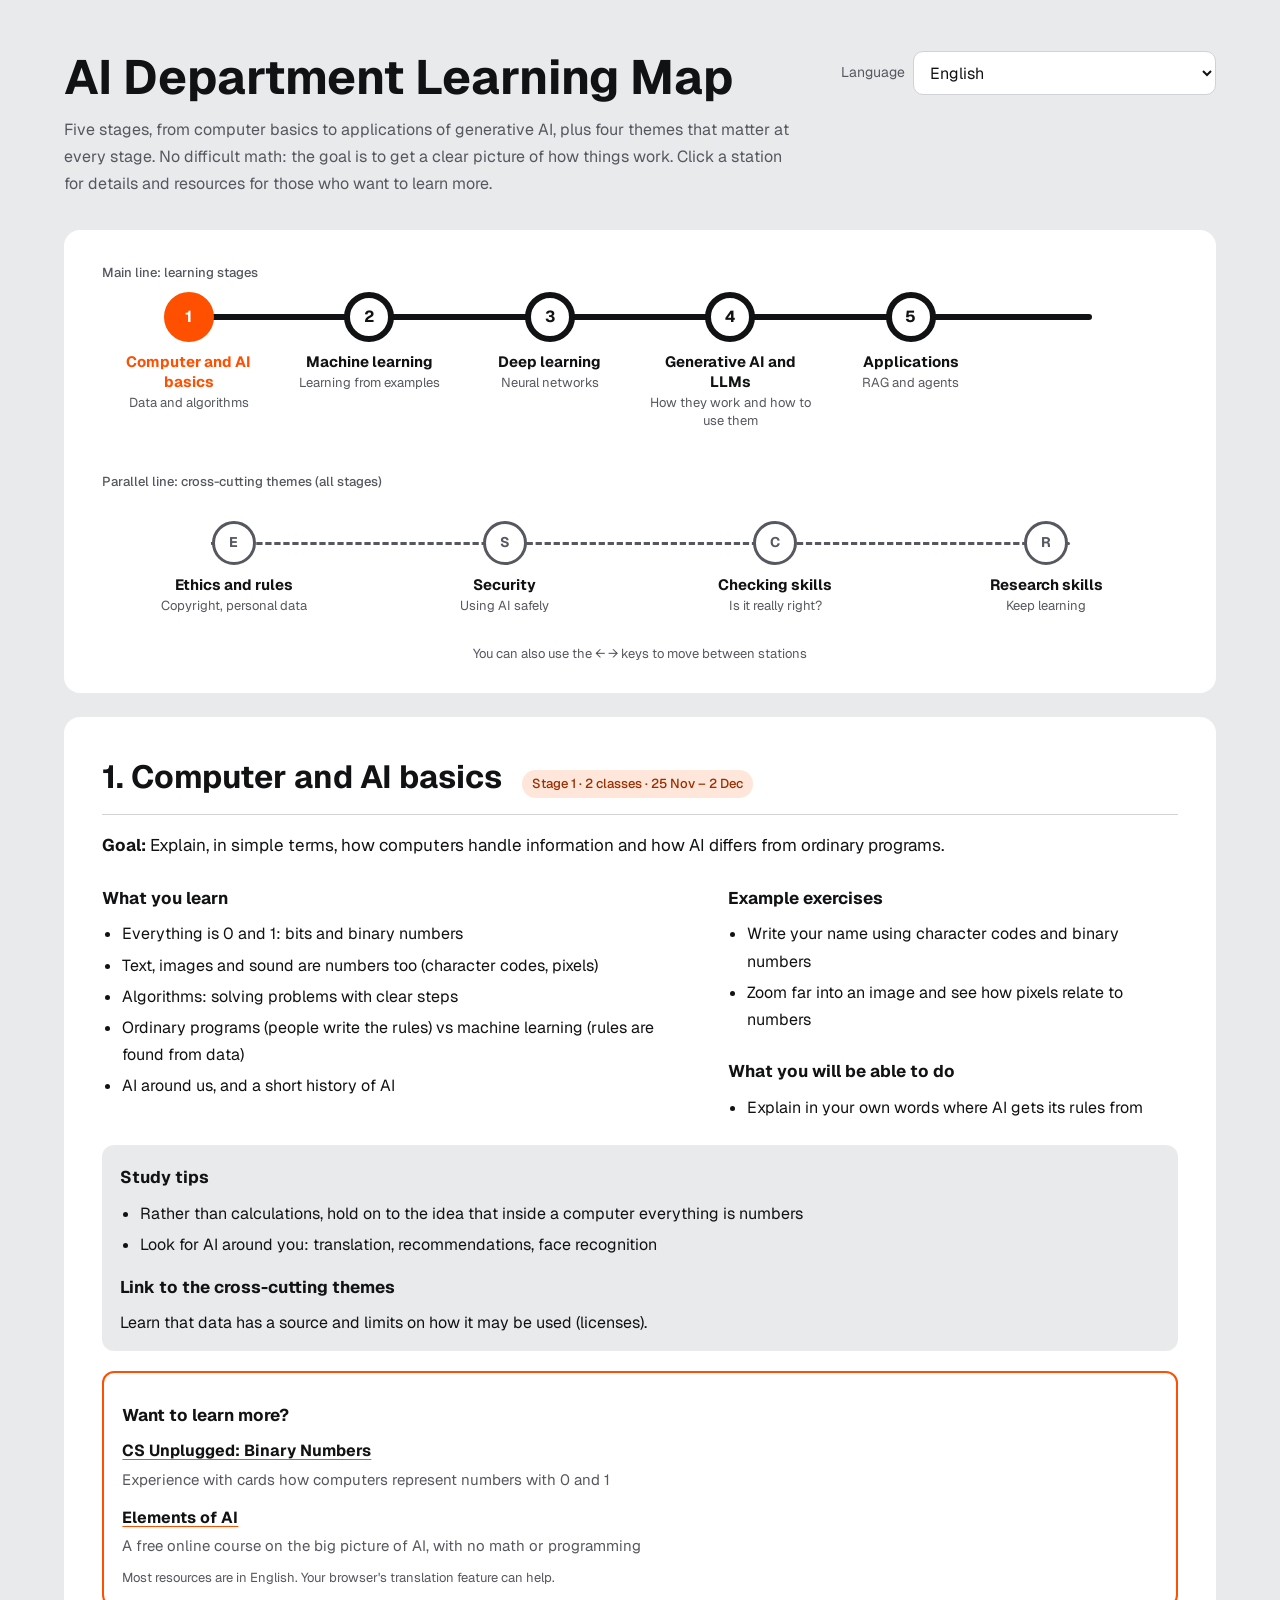
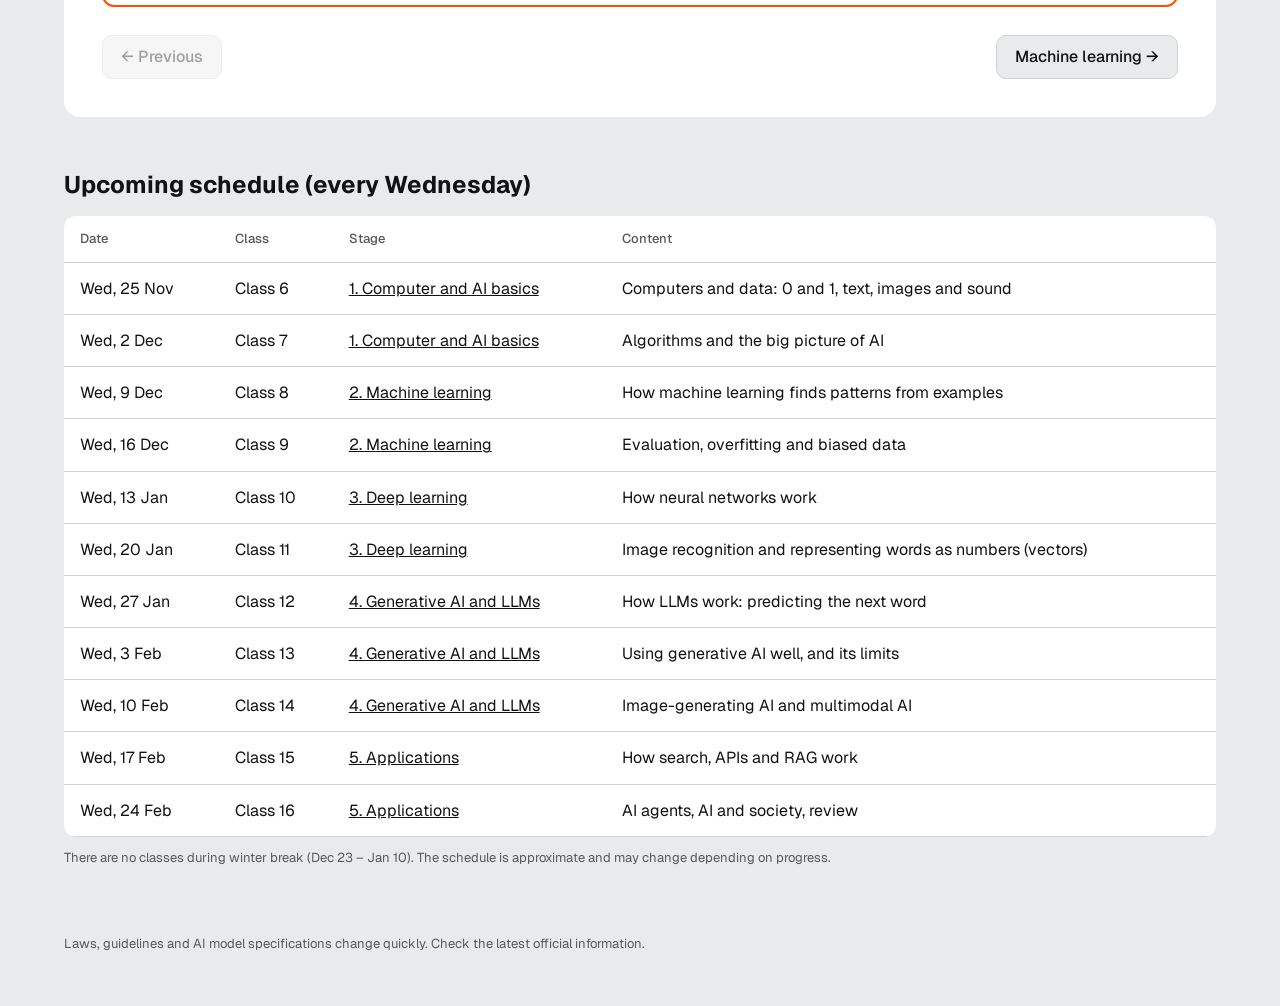
==== map.html @ 91e0327c "第6回の教材(スライド・読み物・体験ツール・クイズ)と学習マップを追加 - 目次ページ、11言語の言語メニュー(SQL練習アプリと同じ並び) - 第6回「コンピュータとデータ」の読み物とスライド - " ====
<!DOCTYPE html>
<html lang="ja">
<head>
<meta charset="utf-8">
<meta name="viewport" content="width=device-width, initial-scale=1">
<title>AI学科 学習マップ</title>
<link rel="preconnect" href="https://fonts.googleapis.com">
<link rel="preconnect" href="https://fonts.gstatic.com" crossorigin>
<link href="https://fonts.googleapis.com/css2?family=Geist:wght@400;500;700&family=Noto+Sans+JP:wght@400;500;700&family=Noto+Sans+SC:wght@400;700&family=Noto+Sans+Devanagari:wght@400;700&family=Noto+Sans+Bengali:wght@400;700&family=Noto+Sans+Sinhala:wght@400;700&family=Noto+Sans+Myanmar:wght@400;700&display=swap" rel="stylesheet">
<style>
/* VOICE: 落ち着いた教務資料。正確で、教員がそのまま授業設計に使える
   IDEA: 路線図。基礎から総合プロジェクトまでを駅として進む一本の路線
   PICTURE: 6駅の本線と、全区間を並走する横断テーマ線。駅を押すと解説が開く
   COLOUR and TYPE: アルミ地に黒、現在地だけオレンジ。Geist + Noto Sans JP
   LAYOUT: 上に路線図、下に詳細パネル、最後に年間計画表。600px以下で縦路線 */
:root{color-scheme:light dark;--bg:light-dark(#e9eaec,#141517);--card:light-dark(#ffffff,#1d1f22);--ink:light-dark(#111214,#eceef0);--sub:light-dark(#55585e,#a3a7ae);--line:light-dark(#111214,#d8dbe0);--rule:light-dark(#cfd2d6,#2e3136);--acc:#ff4f00;--accsoft:light-dark(#ffe6da,#3a1c0f)}
:root[data-theme=light]{color-scheme:light}:root[data-theme=dark]{color-scheme:dark}
*{box-sizing:border-box;min-width:0}
body{margin:0;background:var(--bg);color:var(--ink);font:16px/1.7 "Geist","Noto Sans JP","Noto Sans SC","Noto Sans Devanagari","Noto Sans Bengali","Noto Sans Sinhala","Noto Sans Myanmar",system-ui,sans-serif;overflow-x:clip}
.band{padding:clamp(28px,4vw,56px) max(5vw,16px)}
.wrap{max-width:1240px;margin:0 auto}
h1{font-size:clamp(32px,5vw,48px);line-height:1.1;margin:0 0 12px;font-weight:700;text-wrap:balance}
h2{font-size:24px;line-height:1.3;margin:0 0 16px;font-weight:700}
h3{font-size:17px;margin:24px 0 8px;font-weight:700}
.lead{color:var(--sub);max-width:46em;margin:0}
.map{margin-top:32px;background:var(--card);border-radius:16px;padding:32px clamp(16px,3vw,40px) 28px}
.track-label{font-size:13px;color:var(--sub);margin:0 0 8px;font-weight:500}
.route{position:relative;display:grid;grid-template-columns:repeat(6,minmax(0,1fr));gap:8px;list-style:none;margin:0;padding:0}
.route::before{content:"";position:absolute;left:8%;right:8%;top:22px;height:6px;background:var(--line);border-radius:3px}
.route.sub{grid-template-columns:repeat(4,minmax(0,1fr));margin-top:28px}
.route.sub::before{height:0;background:none;border-top:3px dashed var(--sub);top:21px;left:10%;right:10%}
.st{position:relative;display:flex;flex-direction:column;align-items:center;text-align:center;gap:10px;background:none;border:0;color:inherit;font:inherit;cursor:pointer;padding:0 4px 8px;min-height:44px;border-radius:10px;width:100%}
.dot{width:50px;height:50px;border-radius:50%;background:var(--card);border:6px solid var(--line);display:grid;place-items:center;font-weight:700;font-size:16px;transition:transform .2s}
.sub .dot{width:44px;height:44px;border:3px solid var(--sub);font-size:14px;color:var(--sub)}
.st>span:last-child{display:flex;flex-direction:column;align-items:center;gap:2px}
.st .nm{font-weight:700;font-size:15px;line-height:1.35}
.st .ds{font-size:13px;color:var(--sub);line-height:1.4}
.st:hover .dot{transform:scale(1.08)}
.st:focus-visible{outline:3px solid var(--acc);outline-offset:4px}
.st[aria-current=true] .dot{border-color:var(--acc);background:var(--acc);color:#fff}
.st[aria-current=true] .nm{color:var(--acc)}
.hint{font-size:13px;color:var(--sub);margin:20px 0 0;text-align:center}
.panel{background:var(--card);border-radius:16px;padding:clamp(20px,3vw,40px);margin-top:24px}
.phead{display:flex;flex-wrap:wrap;gap:12px 20px;align-items:baseline;border-bottom:1px solid var(--rule);padding-bottom:16px}
.phead h2{margin:0;font-size:clamp(24px,3vw,32px)}
.tag{font-size:13px;font-weight:500;background:var(--accsoft);color:light-dark(#9a2f00,#ffb08c);padding:3px 10px;border-radius:999px;white-space:nowrap}
.goal{font-size:17px;margin:16px 0 0;max-width:52em}
.cols{display:grid;grid-template-columns:minmax(0,1.3fr) minmax(0,1fr);gap:8px 40px}
ul.pts{margin:0;padding-left:1.2em}ul.pts li{margin:4px 0}
.box{background:var(--bg);border-radius:12px;padding:4px 18px 14px;margin-top:20px}
.box h3{margin-top:14px}
.more{border:2px solid var(--acc);border-radius:12px;padding:4px 18px 16px;margin-top:20px}
.res{list-style:none;margin:0;padding:0;display:grid;gap:12px}
.res li{display:flex;flex-direction:column;gap:2px}
.res a{color:var(--ink);font-weight:700;text-decoration-color:var(--acc);text-underline-offset:3px;overflow-wrap:anywhere}
.res span{color:var(--sub);font-size:15px}
.nav{display:flex;justify-content:space-between;gap:12px;margin-top:28px;flex-wrap:wrap}
.btn{min-height:44px;padding:0 18px;border-radius:10px;border:1px solid var(--rule);background:var(--bg);color:var(--ink);font:inherit;font-weight:500;cursor:pointer}
.btn:hover{border-color:var(--ink)}.btn:focus-visible{outline:3px solid var(--acc);outline-offset:2px}
.btn[disabled]{opacity:.4;cursor:default}
table{width:100%;border-collapse:collapse;background:var(--card);border-radius:12px;overflow:hidden}
th,td{text-align:left;padding:12px 16px;border-bottom:1px solid var(--rule);vertical-align:top}
th{font-size:13px;color:var(--sub);font-weight:500}
td.n{text-align:right;white-space:nowrap}
.note{font-size:13px;color:var(--sub);margin-top:10px}
footer{font-size:13px;color:var(--sub)}
.top{display:flex;justify-content:space-between;align-items:flex-start;gap:16px;flex-wrap:wrap}
.langsel span{white-space:nowrap}
.langsel{display:flex;align-items:center;gap:8px;font-size:14px;color:var(--sub)}
.langsel select{min-height:44px;font:inherit;font-size:16px;color:var(--ink);background:var(--card);border:1px solid var(--rule);border-radius:10px;padding:0 12px;max-width:100%}
.langsel select:focus-visible{outline:3px solid var(--acc);outline-offset:2px}
rt{font-size:.55em;color:var(--sub)}
html:lang(my) body{line-height:1.9}
@media(max-width:760px){.cols{grid-template-columns:minmax(0,1fr)}}
@media(max-width:600px){
 .route,.route.sub{grid-template-columns:minmax(0,1fr);gap:14px}
 .route::before{left:23px;right:auto;top:24px;bottom:24px;width:6px;height:auto}
 .route.sub::before{left:20px;top:22px;bottom:22px;border-top:0;border-left:3px dashed var(--sub);width:0}
 .st{flex-direction:row;text-align:left;align-items:center;gap:14px;padding:0}
 .st>span:last-child{align-items:flex-start}
 .dot{flex:none}.sub .dot{margin-left:3px}
 table{font-size:13px}.stack thead{display:none}.stack tr{display:grid;padding-block:10px;border-bottom:1px solid var(--rule)}.stack td{display:flow-root;border:0;padding:3px 12px;padding-inline-start:7em;text-align:start}.stack td::before{content:attr(data-l);float:inline-start;width:6.5em;margin-inline-start:-6.5em;color:var(--sub)}
}
@media(prefers-reduced-motion:reduce){.dot{transition:none}}
</style>
</head>
<body>
<header class="band">
 <div class="wrap">
  <div class="top">
   <h1 id="t-title">AI学科 学習マップ</h1>
   <label class="langsel"><span id="t-lang">言語</span><select id="lang"></select></label>
  </div>
  <p class="lead" id="t-lead"></p>
  <div class="map" role="navigation" aria-label="map">
   <p class="track-label" id="t-trackMain"></p>
   <ol class="route" id="main"></ol>
   <p class="track-label" style="margin-top:32px" id="t-trackSub"></p>
   <ul class="route sub" id="sub"></ul>
   <p class="hint" id="t-hint"></p>
  </div>
  <article class="panel" id="panel" aria-live="polite"></article>
 </div>
</header>
<section class="band" style="padding-top:0">
 <div class="wrap">
  <h2 id="t-planTitle"></h2>
  <table class="stack">
   <thead><tr><th id="t-thDate"></th><th id="t-thCls"></th><th id="t-thStage"></th><th id="t-thAim"></th></tr></thead>
   <tbody id="plan"></tbody>
  </table>
  <p class="note" id="t-planNote"></p>
 </div>
</section>
<footer class="band" style="padding-top:0"><div class="wrap" id="t-footer"></div></footer>
<script>
const DATA={"ja":{"ui":{"title":"AI学科 学習マップ","lead":"コンピュータの基礎から生成AIの応用までの5つの段階と、どの段階でも大切な4つのテーマをまとめました。むずかしい計算はしません。「どんなしくみか」をイメージでつかむことが目標です。駅をクリックすると、くわしい説明と、もっと学びたい人向けの教材が開きます。","trackMain":"本線:学習ステップ","trackSub":"並走線:横断テーマ(全区間で扱う)","hint":"← → キーでも前後の駅に移動できます","goal":"目標","topics":"学ぶ内容","ex":"演習の例","check":"できるようになること","tips":"学習のコツ","cross":"横断テーマとのつながり","stepTag":"ステップ{n}・{s}回・{term}","themeTag":"横断テーマ・全段階で扱う","prev":"前へ","next":"次へ","planTitle":"今後の日程(毎週水曜日)","thStage":"段階","planNote":"冬季休業(12月23日〜1月10日)のあいだは授業がありません。日程はおおまかな予定で、進み具合によって変わることがあります。","footer":"法規・ガイドライン・モデルの仕様は更新が速いため、最新版を公式情報で確認してください。","lang":"言語","sessions":"{s}回","cls":"第{k}回","thDate":"日付","thCls":"回","thAim":"内容","more":"もっと学びたい人へ","enNote":"多くは英語の教材です。ブラウザの翻訳機能を使うと読みやすくなります。"},"steps":[{"nm":"コンピュータとAIの基礎","ds":"データ・アルゴリズム","goal":"コンピュータが情報をどう扱うかと、AIがふつうのプログラムとどう違うかを、イメージで説明できる。","topics":["すべては0と1:ビットと2進数","文字・画像・音も数字で表される(文字コード、ピクセル)","アルゴリズム:手順を決めて問題を解く考え方","ふつうのプログラム(ルールを人が書く)と機械学習(データからルールを見つける)の違い","身の回りのAIと、AIの歴史"],"ex":["自分の名前を文字コードや2進数で表してみる","画像を大きく拡大して、ピクセルと数字の関係を確かめる"],"check":["「AIはルールをどこから手に入れるのか」を自分の言葉で説明できる"],"tips":["細かい計算より「コンピュータの中では何でも数字」というイメージをつかもう","翻訳・おすすめ・顔認証など、身の回りのAIを探してみよう"],"cross":"データには出どころと、使ってよい範囲(ライセンス)があることを知る。","res":["コンピュータが0と1で数を表すしくみを、カードを使って体験できる","数式もプログラミングもなしで、AIの全体像を学べる無料のオンライン講座"]},{"nm":"機械学習","ds":"例から学ぶ","goal":"機械学習が「たくさんの例からパターンを見つける」しくみであることを、身近な例で説明できる。","topics":["学習と予測:データ(例)と正解(ラベル)から学ぶ","特徴量:何に注目して判断するか","分類と回帰:種類を当てる・数を当てる","評価:学習に使っていないデータで確かめる","過学習(覚えすぎ)とデータのかたより"],"ex":["Teachable Machineで、カメラに写したものを見分けるモデルを作る","わざとかたよったデータで学習させ、結果がどう変わるか比べる"],"check":["「学習 → 予測 → 評価」の流れを図で説明できる"],"tips":["数式はいらない。「たくさんの例 → パターン → 予測」の流れをつかもう","うまくいかないときは、まずデータを見直そう"],"cross":"データがかたよっていると、AIの判断もかたよることを知る。","res":["カメラや音声で、自分だけの見分けるAIをブラウザで作れる","機械学習の基本を、アニメーションや図で学べるGoogleの無料講座"]},{"nm":"ディープラーニング","ds":"ニューラルネット","goal":"ニューラルネットワークが、たくさんの小さな計算のつながりで、まちがい(誤差)を少しずつ減らして学ぶことをイメージできる。","topics":["ニューロンと重み:入力に重みをかけて足し合わせる","層を重ねると、複雑な特徴をとらえられる","学習とは、予測と正解のずれを少しずつ小さくすること","画像認識:線 → 形 → 物と、段階的に特徴をとらえる","ベクトル:言葉や画像を数字の並びで表すと「近さ」を計算できる"],"ex":["TensorFlow Playgroundで、層やニューロンの数を変えて学習の様子を見る","意味が近い言葉どうしが近くに並ぶ「言葉の地図」を考えてみる"],"check":["ニューラルネットが学習のときに何を調整しているかを説明できる"],"tips":["脳とまったく同じではない。「たくさんの数字を少しずつ調整する計算」と考えよう","動くツールで見ると、文章で読むよりずっとわかりやすい"],"cross":"顔や声のデータにはプライバシーや肖像権があり、ディープフェイクの危険もあることを知る。","res":["ニューラルネットが学習する様子を、ブラウザで動かしながら見られる","ニューラルネットのしくみを美しいアニメーションで説明する動画シリーズ"]},{"nm":"生成AI・LLM","ds":"しくみと使い方","goal":"LLMが「次に来る言葉を予測する」ことで文章を作っていると説明でき、得意なこと・苦手なことを知って上手に使える。","topics":["トークン:文章を小さな単位に分けて扱う","次の言葉の予測をくり返して文章を作る","Transformerと注意(Attention):文の中で大事な言葉に注目するしくみ","大量の文章で学習し、人のフィードバックで調整される","ハルシネーション:もっともらしいまちがい","上手な頼み方(プロンプト):目的・条件・例・出力の形を伝える","画像を作るAIや、画像・音声も扱えるAI"],"ex":["Transformer Explainerで、次に来る言葉の確率を見てみる","同じ質問をプロンプトを変えて聞き、答えのちがいを比べる"],"check":["LLMがまちがえることがある理由を説明できる"],"tips":["AIの答えは「下書き」。大事なことは必ず自分で確かめよう","課題で生成AIを使うときは、学科のルールを守ろう"],"cross":"個人情報や秘密の情報を入力しない。AIが作ったものの著作権についても考える。","res":["LLMが次の言葉を予測する様子を、ブラウザで見ながら学べる","AIと上手に、安全に協力する方法を学べるAnthropicの無料講座","プロンプトの書き方をまとめたガイド(日本語・中国語のページもある)"]},{"nm":"応用","ds":"RAG・エージェント","goal":"AIが検索やほかのツールと組み合わさって、どのように実際のサービスになっているかをイメージできる。","topics":["検索のしくみ:データベースや索引(インデックス)で必要な情報を速く見つける","RAG:資料を検索してから、その内容をもとにAIが答える","API:ネットワーク越しにAIやサービスを呼び出すしくみ","AIエージェント:AIが計画を立て、ツールを使い、結果を確かめる","安全に使う工夫:できることをしぼる、人が確認する","AIと社会:仕事や学び方、ルールの変化"],"ex":["問い合わせチャットなど身近なサービスが、どんな部品でできているか図にしてみる","「AIに任せてよいこと・人が確認すべきこと」をグループで話し合う"],"check":["RAGやエージェントのしくみを、図を使って説明できる"],"tips":["データベースやネットワークの知識が、AIのしくみを理解するのに役立つ","興味を持ったら「もっと学びたい人へ」の教材で、実際に作ってみよう"],"cross":"外から取ってきた文章に、AIをだます指示がかくれていること(プロンプトインジェクション)があると知る。","res":["LLMを実際に動かしながら学べる本格的な無料講座(Pythonを使う)","探索や機械学習など、AIのアルゴリズムをPythonで学べるハーバード大学の講座"]}],"themes":[{"n":"倫","nm":"倫理・ルール","ds":"著作権・個人情報","goal":"AIを使うときに気をつけるべき法律やルール、公平さの問題を知り、自分で考えられる。","topics":["著作権:AIの学習と、AIで作ったものの利用では考え方がちがう","個人情報とプライバシー","AIの判断のかたより(バイアス)と公平さ","日本や世界でAIのルール作りが進んでいる(日本のAI事業者ガイドライン、EUのAI規制法など)"],"ex":["ニュースの事例をもとに「この使い方は大丈夫?」を話し合う"],"check":["AIを使うときの注意点を3つ挙げられる"],"tips":["法律の細かい解釈は自分で決めつけず、公式の情報を確認しよう"]},{"n":"守","nm":"セキュリティ","ds":"安全な使い方","goal":"AIを安全に使うための基本を知る。","topics":["秘密の情報や個人情報を入力しない","AIの答えをそのまま信じたり、そのまま公開したりしない","プロンプトインジェクション:文章にかくれた指示にAIがだまされる","ディープフェイクやなりすましに気をつける"],"ex":["あやしい画像や文章の見分け方を話し合う"],"check":["AIを使う前に確認することを説明できる"],"tips":["とくに応用(RAG・エージェント)の段階で大切になる"]},{"n":"評","nm":"確かめる力","ds":"本当に正しい?","goal":"AIの結果を「なんとなく良さそう」ではなく、根拠をもって確かめられる。","topics":["学習に使っていないデータで確かめる","1回だけでなく、いくつもの例で試す","人が見て判断することの大切さ","まちがいの例を集めて、原因を考える"],"ex":["AIに同じ種類の質問を10個して、正しかった数を数える"],"check":["AIの答えを確かめる方法を説明できる"],"tips":["機械学習で学んだ「評価」の考え方は、生成AIにも使える"]},{"n":"学","nm":"調べる力","ds":"学び続ける力","goal":"変化の速い分野で、信頼できる情報を自分で探せる。","topics":["公式サイトや公式ドキュメントを見る","情報がいつのものか、だれが書いたかを確かめる","新しいツールを自分で試してみる","英語の教材も、翻訳機能を使えば読める"],"ex":["気になったAIのニュースを1つ選び、元の情報をたどってみる"],"check":["情報が信頼できるかを判断するポイントを言える"],"tips":["卒業したあとも学び続けられることが、この分野でいちばん大きな力になる"]}],"sessions":["コンピュータとデータ:0と1、文字・画像・音","アルゴリズムと、AIの全体像","機械学習のしくみ:例からパターンを見つける","評価・過学習・データのかたより","ニューラルネットのしくみ","画像認識と、言葉を数字で表す(ベクトル)","LLMのしくみ:次の言葉の予測","生成AIの上手な使い方と限界","画像を作るAIとマルチモーダル","検索・API・RAGのしくみ","AIエージェント、AIと社会、まとめ"]},"easy":{"ui":{"title":"AI{学科|がっか} {学習|がくしゅう}マップ","lead":"コンピュータの {基礎|きそ}から {生成|せいせい}AIの {応用|おうよう}まで、5つの ステップが あります。どの ステップでも だいじな 4つの テーマも あります。むずかしい {計算|けいさん}は しません。「どんな しくみか」を イメージで つかみましょう。{駅|えき}を おすと、くわしい {説明|せつめい}と、もっと {勉強|べんきょう}したい {人|ひと}の ための {教材|きょうざい}が {出|で}ます。","trackMain":"{本線|ほんせん}:{勉強|べんきょう}の ステップ","trackSub":"もう 1つの {線|せん}:いつも {勉強|べんきょう}する テーマ","hint":"← → キーでも {駅|えき}を {移動|いどう}できます","goal":"{目標|もくひょう}","topics":"{勉強|べんきょう}する こと","ex":"{練習|れんしゅう}の {例|れい}","check":"できるように なる こと","tips":"{勉強|べんきょう}の コツ","cross":"テーマとの つながり","stepTag":"ステップ{n}・{s}{回|かい}・{term}","themeTag":"テーマ・すべての ステップで {勉強|べんきょう}する","prev":"{前|まえ}へ","next":"{次|つぎ}へ","planTitle":"これからの {日程|にってい}({毎週|まいしゅう} {水曜日|すいようび})","thStage":"ステップ","planNote":"{冬休|ふゆやす}み(12{月|がつ}23{日|にち}〜1{月|がつ}{10日|とおか})は {授業|じゅぎょう}が ありません。{予定|よてい}は {変|か}わる ことが あります。","footer":"{法律|ほうりつ}や AIの {情報|じょうほう}は すぐ {変|か}わります。{新|あたら}しい {情報|じょうほう}を たしかめて ください。","lang":"ことば","sessions":"{s}{回|かい}","cls":"{第|だい}{k}{回|かい}","thDate":"{日|ひ}にち","thCls":"{回|かい}","thAim":"{内容|ないよう}","more":"もっと {勉強|べんきょう}したい {人|ひと}へ","enNote":"{英語|えいご}の {教材|きょうざい}が {多|おお}いです。ブラウザの {翻訳|ほんやく}を {使|つか}うと {読|よ}みやすく なります。"},"steps":[{"nm":"コンピュータと AIの {基礎|きそ}","ds":"データ・アルゴリズム","goal":"コンピュータが {情報|じょうほう}を どう あつかうか、AIが ふつうの プログラムと どう ちがうかを {説明|せつめい}できる。","topics":["ぜんぶ 0と 1:ビットと 2{進数|しんすう}","{文字|もじ}・{画像|がぞう}・{音|おと}も {数字|すうじ}で あらわす({文字|もじ}コード、ピクセル)","アルゴリズム:{手順|てじゅん}を {決|き}めて {問題|もんだい}を とく","ふつうの プログラム({人|ひと}が ルールを {書|か}く)と {機械|きかい}{学習|がくしゅう}(データから ルールを 見つける)の ちがい","{身|み}の{回|まわ}りの AIと、AIの {歴史|れきし}"],"ex":["{自分|じぶん}の {名前|なまえ}を {文字|もじ}コードや 2{進数|しんすう}で あらわして みる","{画像|がぞう}を 大きく して、ピクセルと {数字|すうじ}の {関係|かんけい}を 見る"],"check":["「AIは ルールを どこから {手|て}に {入|い}れるか」を {自分|じぶん}の ことばで {説明|せつめい}できる"],"tips":["{計算|けいさん}より「コンピュータの {中|なか}は ぜんぶ {数字|すうじ}」と おぼえよう","{翻訳|ほんやく}・おすすめ・{顔|かお}{認証|にんしょう}など、{身|み}の{回|まわ}りの AIを さがして みよう"],"cross":"データには {出|で}どころと、{使|つか}って いい {範囲|はんい}(ライセンス)が ある。","res":["コンピュータが 0と 1で {数|かず}を あらわす しくみを、カードで {体験|たいけん}できる","{数式|すうしき}も プログラミングも なしで、AIの {全体|ぜんたい}が わかる {無料|むりょう}の {講座|こうざ}"]},{"nm":"{機械|きかい}{学習|がくしゅう}","ds":"{例|れい}から {学|まな}ぶ","goal":"{機械|きかい}{学習|がくしゅう}は「たくさんの {例|れい}から パターンを 見つける」しくみだと {説明|せつめい}できる。","topics":["{学習|がくしゅう}と {予測|よそく}:データ({例|れい})と {正解|せいかい}から {学|まな}ぶ","{特徴量|とくちょうりょう}:{何|なに}を 見て {判断|はんだん}するか","{分類|ぶんるい}と {回帰|かいき}:{種類|しゅるい}を あてる・{数|かず}を あてる","{評価|ひょうか}:{学習|がくしゅう}に {使|つか}って いない データで たしかめる","{過学習|かがくしゅう}(おぼえすぎ)と データの かたより"],"ex":["Teachable Machineで、カメラに うつった ものを 見わける モデルを つくる","わざと かたよった データで {学習|がくしゅう}させて、{結果|けっか}を くらべる"],"check":["「{学習|がくしゅう} → {予測|よそく} → {評価|ひょうか}」の {流|なが}れを {図|ず}で {説明|せつめい}できる"],"tips":["{数式|すうしき}は いらない。「たくさんの {例|れい} → パターン → {予測|よそく}」を おぼえよう","うまく いかない ときは、まず データを 見なおそう"],"cross":"データが かたよって いると、AIの {判断|はんだん}も かたよる。","res":["カメラや {声|こえ}で、{自分|じぶん}だけの 見わける AIを ブラウザで つくれる","{機械|きかい}{学習|がくしゅう}の {基本|きほん}を アニメや {図|ず}で {学|まな}べる Googleの {無料|むりょう}{講座|こうざ}"]},{"nm":"ディープラーニング","ds":"ニューラルネット","goal":"ニューラルネットワークは、{小|ちい}さな {計算|けいさん}が たくさん つながって、まちがいを {少|すこ}しずつ {減|へ}らして {学|まな}ぶと イメージできる。","topics":["ニューロンと {重|おも}み:{入力|にゅうりょく}に {重|おも}みを かけて たす","{層|そう}を かさねると、むずかしい {特徴|とくちょう}も わかる","{学習|がくしゅう}とは、{予測|よそく}と {正解|せいかい}の ずれを {少|すこ}しずつ {小|ちい}さく する こと","{画像|がぞう}{認識|にんしき}:{線|せん} → {形|かたち} → もの と {順番|じゅんばん}に わかる","ベクトル:ことばや {画像|がぞう}を {数字|すうじ}の ならびに すると「{近|ちか}さ」が わかる"],"ex":["TensorFlow Playgroundで、{層|そう}の {数|かず}を {変|か}えて {学習|がくしゅう}の ようすを 見る","{意味|いみ}が {近|ちか}い ことばが {近|ちか}くに ある「ことばの {地図|ちず}」を {考|かんが}える"],"check":["ニューラルネットが {学習|がくしゅう}で {何|なに}を {調整|ちょうせい}して いるか {説明|せつめい}できる"],"tips":["{脳|のう}と まったく {同|おな}じでは ない。「たくさんの {数字|すうじ}を {少|すこ}しずつ {変|か}える {計算|けいさん}」と {考|かんが}えよう","{動|うご}く ツールで 見ると、{読|よ}むより ずっと わかりやすい"],"cross":"{顔|かお}や {声|こえ}の データには プライバシーが ある。ディープフェイクの {危|あぶ}なさも ある。","res":["ニューラルネットが {学習|がくしゅう}する ようすを、ブラウザで {動|うご}かして 見られる","ニューラルネットの しくみを きれいな アニメで {説明|せつめい}する {動画|どうが}"]},{"nm":"{生成|せいせい}AI・LLM","ds":"しくみと {使|つか}い{方|かた}","goal":"LLMは「{次|つぎ}の ことばを {予測|よそく}する」ことで {文章|ぶんしょう}を つくると {説明|せつめい}できる。{得意|とくい}な こと・{苦手|にがて}な ことを {知|し}って、じょうずに {使|つか}える。","topics":["トークン:{文章|ぶんしょう}を {小|ちい}さく わけて あつかう","{次|つぎ}の ことばの {予測|よそく}を くりかえして {文章|ぶんしょう}を つくる","Transformerと {注意|ちゅうい}(Attention):だいじな ことばに {注目|ちゅうもく}する しくみ","たくさんの {文章|ぶんしょう}で {学習|がくしゅう}し、{人|ひと}の {意見|いけん}で {調整|ちょうせい}する","ハルシネーション:ほんとうの ように 見える まちがい","じょうずな たのみ{方|かた}(プロンプト):{目的|もくてき}・{条件|じょうけん}・{例|れい}・{答|こた}えの {形|かたち}を {伝|つた}える","{画像|がぞう}を つくる AI、{画像|がぞう}や {音声|おんせい}も わかる AI"],"ex":["Transformer Explainerで、{次|つぎ}の ことばの {確率|かくりつ}を 見る","{同|おな}じ {質問|しつもん}を プロンプトを {変|か}えて {聞|き}き、{答|こた}えを くらべる"],"check":["LLMが まちがえる ことが ある {理由|りゆう}を {説明|せつめい}できる"],"tips":["AIの {答|こた}えは「したがき」。だいじな ことは かならず {自分|じぶん}で たしかめよう","{宿題|しゅくだい}で {生成|せいせい}AIを {使|つか}う ときは、{学科|がっか}の ルールを まもろう"],"cross":"{個人|こじん}{情報|じょうほう}や ひみつの {情報|じょうほう}を {入力|にゅうりょく}しない。AIが つくった ものの {著作権|ちょさくけん}も {考|かんが}える。","res":["LLMが {次|つぎ}の ことばを {予測|よそく}する ようすを、ブラウザで 見ながら {学|まな}べる","AIと じょうずに、{安全|あんぜん}に {協力|きょうりょく}する {方法|ほうほう}を {学|まな}べる Anthropicの {無料|むりょう}{講座|こうざ}","プロンプトの {書|か}き{方|かた}の ガイド({日本語|にほんご}・{中国語|ちゅうごくご}も ある)"]},{"nm":"{応用|おうよう}","ds":"RAG・エージェント","goal":"AIが {検索|けんさく}や ほかの ツールと くみあわさって、どう {実際|じっさい}の サービスに なるかを イメージできる。","topics":["{検索|けんさく}の しくみ:データベースや {索引|さくいん}で はやく さがす","RAG:{資料|しりょう}を さがしてから、それを もとに AIが {答|こた}える","API:ネットワークで AIや サービスを {呼|よ}び{出|だ}す しくみ","AIエージェント:AIが {計画|けいかく}して、ツールを {使|つか}い、{結果|けっか}を たしかめる","{安全|あんぜん}に {使|つか}う くふう:できる ことを しぼる、{人|ひと}が たしかめる","AIと {社会|しゃかい}:{仕事|しごと}や {学|まな}び{方|かた}、ルールの {変化|へんか}"],"ex":["{問|と}い{合|あ}わせチャットなど {身近|みぢか}な サービスの しくみを {図|ず}に する","「AIに まかせて いい こと・{人|ひと}が たしかめる こと」を {話|はな}しあう"],"check":["RAGや エージェントの しくみを {図|ず}で {説明|せつめい}できる"],"tips":["データベースや ネットワークの {知識|ちしき}が、AIの {理解|りかい}に {役立|やくだ}つ","{興味|きょうみ}が あったら、{下|した}の {教材|きょうざい}で {実際|じっさい}に つくって みよう"],"cross":"{外|そと}から とった {文章|ぶんしょう}に、AIを だます {指示|しじ}が かくれて いる ことが ある(プロンプトインジェクション)。","res":["LLMを {実際|じっさい}に {動|うご}かして {学|まな}ぶ {本格的|ほんかくてき}な {無料|むりょう}{講座|こうざ}(Pythonを {使|つか}う)","AIの アルゴリズムを Pythonで {学|まな}べる ハーバード{大学|だいがく}の {講座|こうざ}"]}],"themes":[{"n":"{倫|りん}","nm":"{倫理|りんり}・ルール","ds":"{著作権|ちょさくけん}・{個人|こじん}{情報|じょうほう}","goal":"AIを {使|つか}う ときの {法律|ほうりつ}や ルール、{公平|こうへい}さの {問題|もんだい}を {知|し}り、{自分|じぶん}で {考|かんが}えられる。","topics":["{著作権|ちょさくけん}:AIの {学習|がくしゅう}と、AIで つくった ものを {使|つか}う ときで {考|かんが}え{方|かた}が ちがう","{個人|こじん}{情報|じょうほう}と プライバシー","AIの {判断|はんだん}の かたよりと {公平|こうへい}さ","{日本|にほん}や {世界|せかい}で AIの ルールが つくられて いる({日本|にほん}の AI{事業者|じぎょうしゃ}ガイドライン、EUの AI{規制法|きせいほう}など)"],"ex":["ニュースの {例|れい}で「この {使|つか}い{方|かた}は だいじょうぶ?」と {話|はな}しあう"],"check":["AIを {使|つか}う ときの {注意|ちゅうい}を 3つ {言|い}える"],"tips":["{法律|ほうりつ}は {自分|じぶん}で {決|き}めないで、{公式|こうしき}の {情報|じょうほう}を たしかめよう"]},{"n":"{守|まも}","nm":"セキュリティ","ds":"{安全|あんぜん}に {使|つか}う","goal":"AIを {安全|あんぜん}に {使|つか}う {基本|きほん}を {知|し}る。","topics":["ひみつの {情報|じょうほう}や {個人|こじん}{情報|じょうほう}を {入力|にゅうりょく}しない","AIの {答|こた}えを そのまま {信|しん}じない、そのまま {公開|こうかい}しない","プロンプトインジェクション:{文章|ぶんしょう}に かくれた {指示|しじ}に AIが だまされる","ディープフェイクや なりすましに {気|き}を つける"],"ex":["あやしい {画像|がぞう}や {文章|ぶんしょう}の 見わけ{方|かた}を {話|はな}しあう"],"check":["AIを {使|つか}う {前|まえ}に たしかめる ことを {説明|せつめい}できる"],"tips":["とくに {応用|おうよう}(RAG・エージェント)で だいじ"]},{"n":"{確|たし}","nm":"たしかめる {力|ちから}","ds":"ほんとうに {正|ただ}しい?","goal":"AIの {結果|けっか}を「なんとなく いい」では なく、{理由|りゆう}を もって たしかめられる。","topics":["{学習|がくしゅう}に {使|つか}って いない データで たしかめる","1{回|かい}だけで なく、たくさんの {例|れい}で ためす","{人|ひと}が 見て {判断|はんだん}する ことも だいじ","まちがいの {例|れい}を あつめて、{原因|げんいん}を {考|かんが}える"],"ex":["AIに {同|おな}じ {種類|しゅるい}の {質問|しつもん}を 10こ して、{正|ただ}しかった {数|かず}を かぞえる"],"check":["AIの {答|こた}えを たしかめる {方法|ほうほう}を {説明|せつめい}できる"],"tips":["{機械|きかい}{学習|がくしゅう}の「{評価|ひょうか}」の {考|かんが}え{方|かた}は、{生成|せいせい}AIにも {使|つか}える"]},{"n":"{学|まな}","nm":"しらべる {力|ちから}","ds":"{学|まな}びつづける {力|ちから}","goal":"はやく {変|か}わる {分野|ぶんや}で、{信|しん}じられる {情報|じょうほう}を {自分|じぶん}で さがせる。","topics":["{公式|こうしき}の サイトや {説明|せつめい}を 見る","いつの {情報|じょうほう}か、だれが {書|か}いたかを たしかめる","{新|あたら}しい ツールを {自分|じぶん}で ためす","{英語|えいご}の {教材|きょうざい}も、{翻訳|ほんやく}を {使|つか}えば {読|よ}める"],"ex":["{気|き}に なった AIの ニュースを 1つ えらび、もとの {情報|じょうほう}を さがす"],"check":["{情報|じょうほう}が {信|しん}じられるか {判断|はんだん}する ポイントを {言|い}える"],"tips":["{卒業|そつぎょう}した あとも {学|まな}びつづける ことが、いちばん {大切|たいせつ}な {力|ちから}"]}],"sessions":["コンピュータと データ:0と 1、{文字|もじ}・{画像|がぞう}・{音|おと}","アルゴリズムと、AIの {全体|ぜんたい}","{機械|きかい}{学習|がくしゅう}の しくみ:{例|れい}から パターンを 見つける","{評価|ひょうか}・{過学習|かがくしゅう}・データの かたより","ニューラルネットの しくみ","{画像|がぞう}{認識|にんしき}と、ことばを {数字|すうじ}で あらわす(ベクトル)","LLMの しくみ:{次|つぎ}の ことばの {予測|よそく}","{生成|せいせい}AIの じょうずな {使|つか}い{方|かた}と できない こと","{画像|がぞう}を つくる AIと マルチモーダル","{検索|けんさく}・API・RAGの しくみ","AIエージェント、AIと {社会|しゃかい}、まとめ"]},"en":{"ui":{"title":"AI Department Learning Map","lead":"Five stages, from computer basics to applications of generative AI, plus four themes that matter at every stage. No difficult math: the goal is to get a clear picture of how things work. Click a station for details and resources for those who want to learn more.","trackMain":"Main line: learning stages","trackSub":"Parallel line: cross-cutting themes (all stages)","hint":"You can also use the ← → keys to move between stations","goal":"Goal","topics":"What you learn","ex":"Example exercises","check":"What you will be able to do","tips":"Study tips","cross":"Link to the cross-cutting themes","stepTag":"Stage {n} · {s} classes · {term}","themeTag":"Cross-cutting theme · all stages","prev":"Previous","next":"Next","planTitle":"Upcoming schedule (every Wednesday)","thStage":"Stage","planNote":"There are no classes during winter break (Dec 23 – Jan 10). The schedule is approximate and may change depending on progress.","footer":"Laws, guidelines and AI model specifications change quickly. Check the latest official information.","lang":"Language","sessions":"{s} classes","cls":"Class {k}","thDate":"Date","thCls":"Class","thAim":"Content","more":"Want to learn more?","enNote":"Most resources are in English. Your browser's translation feature can help."},"steps":[{"nm":"Computer and AI basics","ds":"Data and algorithms","goal":"Explain, in simple terms, how computers handle information and how AI differs from ordinary programs.","topics":["Everything is 0 and 1: bits and binary numbers","Text, images and sound are numbers too (character codes, pixels)","Algorithms: solving problems with clear steps","Ordinary programs (people write the rules) vs machine learning (rules are found from data)","AI around us, and a short history of AI"],"ex":["Write your name using character codes and binary numbers","Zoom far into an image and see how pixels relate to numbers"],"check":["Explain in your own words where AI gets its rules from"],"tips":["Rather than calculations, hold on to the idea that inside a computer everything is numbers","Look for AI around you: translation, recommendations, face recognition"],"cross":"Learn that data has a source and limits on how it may be used (licenses).","res":["Experience with cards how computers represent numbers with 0 and 1","A free online course on the big picture of AI, with no math or programming"]},{"nm":"Machine learning","ds":"Learning from examples","goal":"Explain with everyday examples that machine learning finds patterns from many examples.","topics":["Learning and prediction: learning from data (examples) and answers (labels)","Features: what to pay attention to when deciding","Classification and regression: guessing a type or a number","Evaluation: checking with data not used for learning","Overfitting (memorizing too much) and biased data"],"ex":["Build a model in Teachable Machine that recognizes things in front of the camera","Train with deliberately biased data and compare how the results change"],"check":["Explain the flow \"learn → predict → evaluate\" with a diagram"],"tips":["No formulas needed. Get the flow: many examples → pattern → prediction","When things don't work, look at the data first"],"cross":"Learn that biased data leads to biased AI decisions.","res":["Make your own recognition AI with your camera or voice, right in the browser","Google's free course on machine learning basics with animations and diagrams"]},{"nm":"Deep learning","ds":"Neural networks","goal":"Picture a neural network as many small calculations connected together that learn by reducing errors little by little.","topics":["Neurons and weights: multiply inputs by weights and add them up","Stacking layers lets the network capture complex features","Learning means making the gap between prediction and answer smaller, step by step","Image recognition: from lines to shapes to objects","Vectors: representing words and images as lists of numbers lets us measure how close they are"],"ex":["In TensorFlow Playground, change the number of layers and neurons and watch it learn","Imagine a \"map of words\" where words with similar meanings sit close together"],"check":["Explain what a neural network adjusts while it learns"],"tips":["It is not the same as a brain. Think of it as a big calculation that slowly adjusts many numbers","Seeing a working tool is much easier than reading about it"],"cross":"Learn that face and voice data involve privacy and portrait rights, and that deepfakes are a risk.","res":["Watch a neural network learn and play with it in your browser","A video series explaining neural networks with beautiful animations"]},{"nm":"Generative AI and LLMs","ds":"How they work and how to use them","goal":"Explain that LLMs write text by predicting the next word, know what they are good and bad at, and use them well.","topics":["Tokens: text is split into small pieces","Text is created by predicting the next word again and again","The Transformer and attention: focusing on the important words in a sentence","Trained on huge amounts of text and adjusted with human feedback","Hallucination: mistakes that sound convincing","Asking well (prompts): give the goal, conditions, examples and output format","AI that creates images, and AI that handles images and sound"],"ex":["Use Transformer Explainer to see the probabilities of the next word","Ask the same question with different prompts and compare the answers"],"check":["Explain why LLMs sometimes make mistakes"],"tips":["Treat AI answers as drafts. Always check important things yourself","Follow the department rules when you use generative AI for assignments"],"cross":"Never enter personal or confidential information. Think about copyright for AI-made content.","res":["Learn by watching an LLM predict the next word in your browser","Anthropic's free course on working with AI effectively and safely","A guide to writing prompts (also has Japanese and Chinese pages)"]},{"nm":"Applications","ds":"RAG and agents","goal":"Picture how AI is combined with search and other tools to become real services.","topics":["How search works: databases and indexes find information quickly","RAG: search documents first, then the AI answers based on them","APIs: calling AI and services over the network","AI agents: the AI plans, uses tools and checks the results","Using AI safely: limit what it can do, and have people check","AI and society: changes in work, learning and rules"],"ex":["Draw what parts a familiar service (such as a support chat) is made of","Discuss in groups what we can leave to AI and what people should check"],"check":["Explain how RAG and agents work using a diagram"],"tips":["Knowledge of databases and networks helps you understand how AI works","If you are interested, try building something with the resources below"],"cross":"Learn that text taken from outside may hide instructions that trick the AI (prompt injection).","res":["A full free course where you run LLMs yourself (uses Python)","Harvard's course on AI algorithms such as search and machine learning, in Python"]}],"themes":[{"n":"E","nm":"Ethics and rules","ds":"Copyright, personal data","goal":"Know the laws, rules and fairness issues to watch out for when using AI, and think about them yourself.","topics":["Copyright: different ideas apply to AI training and to using what AI creates","Personal information and privacy","Bias and fairness in AI decisions","Rules for AI are being made in Japan and around the world (Japan's AI Guidelines for Business, the EU AI Act, etc.)"],"ex":["Discuss news cases: is this use OK?"],"check":["Name three things to be careful about when using AI"],"tips":["Don't decide legal details on your own; check official information"]},{"n":"S","nm":"Security","ds":"Using AI safely","goal":"Know the basics of using AI safely.","topics":["Never enter secret or personal information","Don't blindly trust or publish AI answers as they are","Prompt injection: AI tricked by instructions hidden in text","Watch out for deepfakes and impersonation"],"ex":["Discuss how to spot suspicious images and text"],"check":["Explain what to check before using AI"],"tips":["This becomes especially important in the applications stage (RAG and agents)"]},{"n":"C","nm":"Checking skills","ds":"Is it really right?","goal":"Check AI results with evidence, not just \"it seems fine\".","topics":["Check with data not used for learning","Try many examples, not just one","The importance of people looking and judging","Collect mistakes and think about the causes"],"ex":["Ask an AI ten similar questions and count how many answers were correct"],"check":["Explain how to check AI answers"],"tips":["The idea of evaluation from machine learning also works for generative AI"]},{"n":"R","nm":"Research skills","ds":"Keep learning","goal":"Find reliable information yourself in a fast-changing field.","topics":["Look at official websites and documentation","Check when information was written and by whom","Try new tools yourself","English materials can be read with translation tools"],"ex":["Pick one AI news story and trace it back to the original source"],"check":["Name points for judging whether information is reliable"],"tips":["Being able to keep learning after graduation is the biggest strength in this field"]}],"sessions":["Computers and data: 0 and 1, text, images and sound","Algorithms and the big picture of AI","How machine learning finds patterns from examples","Evaluation, overfitting and biased data","How neural networks work","Image recognition and representing words as numbers (vectors)","How LLMs work: predicting the next word","Using generative AI well, and its limits","Image-generating AI and multimodal AI","How search, APIs and RAG work","AI agents, AI and society, review"]},"ne":{"ui":{"title":"AI विभाग सिकाइ नक्सा","lead":"कम्प्युटरको आधारदेखि जेनेरेटिभ AI को प्रयोगसम्म पाँच वटा चरण, र हरेक चरणमा महत्त्वपूर्ण चार वटा विषय छन्। गाह्रो हिसाब गरिँदैन; कुरा कसरी काम गर्छ भन्ने चित्र मनमा बनाउनु नै लक्ष्य हो। विस्तृत व्याख्या र थप सिक्न चाहनेहरूका लागि सामग्री हेर्न स्टेसनमा क्लिक गर्नुहोस्।","trackMain":"मुख्य लाइन: सिकाइका चरणहरू","trackSub":"समानान्तर लाइन: साझा विषयहरू (सबै चरणमा)","hint":"← → किबाट पनि स्टेसन बदल्न सकिन्छ","goal":"लक्ष्य","topics":"सिकिने कुराहरू","ex":"अभ्यासका उदाहरण","check":"तपाईं के गर्न सक्नुहुनेछ","tips":"सिकाइका सुझाव","cross":"साझा विषयहरूसँगको सम्बन्ध","stepTag":"चरण {n} · {s} कक्षा · {term}","themeTag":"साझा विषय · सबै चरणमा","prev":"अघिल्लो","next":"अर्को","planTitle":"आगामी तालिका (हरेक बुधबार)","thStage":"चरण","planNote":"जाडो बिदा (डिसेम्बर २३ – जनवरी १०) मा कक्षा हुँदैन। तालिका अनुमानित हो र प्रगति अनुसार बदलिन सक्छ।","footer":"कानुन, निर्देशिका र AI मोडेलका विवरणहरू छिटो बदलिन्छन्। सबैभन्दा नयाँ आधिकारिक जानकारी जाँच गर्नुहोस्।","lang":"भाषा","sessions":"{s} कक्षा","cls":"कक्षा {k}","thDate":"मिति","thCls":"कक्षा","thAim":"विषयवस्तु","more":"थप सिक्न चाहनेहरूका लागि","enNote":"धेरैजसो सामग्री अंग्रेजीमा छन्। ब्राउजरको अनुवाद सुविधाले सहयोग गर्छ।"},"steps":[{"nm":"कम्प्युटर र AI को आधार","ds":"डेटा र एल्गोरिदम","goal":"कम्प्युटरले जानकारी कसरी चलाउँछ र AI साधारण प्रोग्रामभन्दा कसरी फरक छ भनेर सजिलो गरी व्याख्या गर्न सक्नु।","topics":["सबै कुरा ० र १: बिट र बाइनरी संख्या","अक्षर, तस्बिर र आवाज पनि संख्या हुन् (क्यारेक्टर कोड, पिक्सेल)","एल्गोरिदम: स्पष्ट चरणहरूबाट समस्या समाधान","साधारण प्रोग्राम (मानिसले नियम लेख्छ) र मेसिन लर्निङ (डेटाबाट नियम पत्ता लगाउँछ) को फरक","हाम्रो वरिपरिको AI र AI को छोटो इतिहास"],"ex":["आफ्नो नाम क्यारेक्टर कोड र बाइनरीमा लेख्ने","तस्बिर ठूलो बनाएर पिक्सेल र संख्याको सम्बन्ध हेर्ने"],"check":["AI ले नियम कहाँबाट पाउँछ भनेर आफ्नै शब्दमा व्याख्या गर्न सक्नु"],"tips":["हिसाबभन्दा पनि \"कम्प्युटरभित्र सबै कुरा संख्या हो\" भन्ने कुरा सम्झनुहोस्","अनुवाद, सिफारिस, अनुहार पहिचान जस्ता वरिपरिका AI खोज्नुहोस्"],"cross":"डेटाको स्रोत र प्रयोग गर्न मिल्ने सीमा (लाइसेन्स) हुन्छ भन्ने थाहा पाउनु।","res":["कम्प्युटरले ० र १ ले संख्या कसरी देखाउँछ भनेर कार्डबाट अनुभव गर्न सकिन्छ","गणित र प्रोग्रामिङ बिना AI को समग्र चित्र सिक्ने निःशुल्क अनलाइन कोर्स"]},{"nm":"मेसिन लर्निङ","ds":"उदाहरणबाट सिक्ने","goal":"मेसिन लर्निङले धेरै उदाहरणबाट ढाँचा पत्ता लगाउँछ भनेर दैनिक जीवनका उदाहरणबाट व्याख्या गर्न सक्नु।","topics":["सिक्ने र पूर्वानुमान गर्ने: डेटा (उदाहरण) र उत्तर (लेबल) बाट","फिचर: निर्णय गर्दा केमा ध्यान दिने","वर्गीकरण र रिग्रेसन: प्रकार वा संख्या अनुमान गर्ने","मूल्याङ्कन: सिक्न प्रयोग नगरेको डेटाबाट जाँच्ने","ओभरफिटिङ (धेरै घोक्नु) र पक्षपाती डेटा"],"ex":["Teachable Machine मा क्यामेराअगाडिको वस्तु चिन्ने मोडेल बनाउने","जानीजानी पक्षपाती डेटाले सिकाएर नतिजा तुलना गर्ने"],"check":["\"सिक्ने → पूर्वानुमान → मूल्याङ्कन\" को प्रवाह चित्रबाट व्याख्या गर्न सक्नु"],"tips":["सूत्र चाहिँदैन। \"धेरै उदाहरण → ढाँचा → पूर्वानुमान\" बुझ्नुहोस्","काम नगरेमा पहिले डेटा हेर्नुहोस्"],"cross":"पक्षपाती डेटाले AI को निर्णय पनि पक्षपाती बनाउँछ भन्ने थाहा पाउनु।","res":["क्यामेरा वा आवाजबाट ब्राउजरमै आफ्नै चिन्ने AI बनाउन सकिन्छ","एनिमेसन र चित्रबाट मेसिन लर्निङको आधार सिकाउने Google को निःशुल्क कोर्स"]},{"nm":"डिप लर्निङ","ds":"न्युरल नेटवर्क","goal":"न्युरल नेटवर्क धेरै साना हिसाबहरू जोडिएर बनेको हो र त्रुटि बिस्तारै घटाउँदै सिक्छ भनेर कल्पना गर्न सक्नु।","topics":["न्युरोन र तौल: इनपुटलाई तौलले गुणन गरी जोड्ने","तहहरू थप्दा जटिल विशेषता बुझ्न सकिन्छ","सिक्नु भनेको पूर्वानुमान र उत्तरबीचको फरक बिस्तारै घटाउनु हो","तस्बिर पहिचान: रेखाबाट आकार, अनि वस्तु","भेक्टर: शब्द र तस्बिरलाई संख्याको लहरमा देखाउँदा तिनीहरू कति नजिक छन् भनेर नाप्न सकिन्छ"],"ex":["TensorFlow Playground मा तह र न्युरोनको संख्या बदलेर सिकाइ हेर्ने","अर्थ मिल्ने शब्दहरू नजिकै बस्ने \"शब्दको नक्सा\" कल्पना गर्ने"],"check":["सिक्दा न्युरल नेटवर्कले के मिलाउँछ भनेर व्याख्या गर्न सक्नु"],"tips":["यो मस्तिष्क जस्तै होइन। धेरै संख्यालाई बिस्तारै मिलाउने ठूलो हिसाब ठान्नुहोस्","चल्ने उपकरण हेर्दा पढ्नुभन्दा धेरै सजिलो हुन्छ"],"cross":"अनुहार र आवाजको डेटामा गोपनीयता र व्यक्तिगत अधिकार हुन्छ, र डिपफेकको जोखिम पनि छ भन्ने थाहा पाउनु।","res":["न्युरल नेटवर्क सिकेको ब्राउजरमै चलाएर हेर्न सकिन्छ","सुन्दर एनिमेसनबाट न्युरल नेटवर्क बुझाउने भिडियो शृङ्खला"]},{"nm":"जेनेरेटिभ AI र LLM","ds":"सिद्धान्त र प्रयोग","goal":"LLM ले अर्को शब्दको पूर्वानुमान गरेर पाठ लेख्छ भनेर व्याख्या गर्न, यसले के राम्रो र के कमजोर गर्छ थाहा पाउन, र राम्रोसँग प्रयोग गर्न सक्नु।","topics":["टोकन: पाठलाई साना टुक्रामा बाँडिन्छ","अर्को शब्दको पूर्वानुमान दोहोर्‍याएर पाठ बनाइन्छ","Transformer र attention: वाक्यका महत्त्वपूर्ण शब्दमा ध्यान दिने तरिका","धेरै ठूलो पाठबाट सिकेर मानिसको प्रतिक्रियाले मिलाइन्छ","ह्यालुसिनेसन: सही जस्तो सुनिने गल्ती","राम्रोसँग सोध्ने (प्रम्प्ट): उद्देश्य, सर्त, उदाहरण र उत्तरको ढाँचा बताउने","तस्बिर बनाउने AI, र तस्बिर र आवाज बुझ्ने AI"],"ex":["Transformer Explainer मा अर्को शब्दको सम्भाव्यता हेर्ने","एउटै प्रश्न फरक प्रम्प्टमा सोधेर उत्तर तुलना गर्ने"],"check":["LLM किन कहिलेकाहीँ गल्ती गर्छ भनेर व्याख्या गर्न सक्नु"],"tips":["AI को उत्तर मस्यौदा मात्र हो। महत्त्वपूर्ण कुरा सधैं आफैं जाँच्नुहोस्","गृहकार्यमा जेनेरेटिभ AI प्रयोग गर्दा विभागको नियम पालना गर्नुहोस्"],"cross":"व्यक्तिगत वा गोप्य जानकारी नहाल्ने। AI ले बनाएको कुराको प्रतिलिपि अधिकारबारे पनि सोच्ने।","res":["LLM ले अर्को शब्दको पूर्वानुमान गरेको ब्राउजरमै हेर्दै सिक्न सकिन्छ","AI सँग प्रभावकारी र सुरक्षित रूपमा काम गर्न सिकाउने Anthropic को निःशुल्क कोर्स","प्रम्प्ट लेख्ने तरिकाको गाइड (जापानी र चिनियाँ पाना पनि छन्)"]},{"nm":"प्रयोग","ds":"RAG र एजेन्ट","goal":"AI खोज र अन्य उपकरणसँग मिलेर कसरी वास्तविक सेवा बन्छ भनेर कल्पना गर्न सक्नु।","topics":["खोज कसरी काम गर्छ: डेटाबेस र इन्डेक्सले छिटो जानकारी भेट्टाउँछ","RAG: पहिले कागजात खोजेर, त्यसको आधारमा AI ले उत्तर दिन्छ","API: नेटवर्कमार्फत AI र सेवाहरू बोलाउने तरिका","AI एजेन्ट: AI ले योजना बनाउँछ, उपकरण चलाउँछ र नतिजा जाँच्छ","सुरक्षित प्रयोग: AI ले गर्न सक्ने काम सीमित गर्ने, मानिसले जाँच्ने","AI र समाज: काम, सिकाइ र नियममा परिवर्तन"],"ex":["ग्राहक सेवा च्याट जस्ता चिनेका सेवा कुन-कुन भागबाट बनेका छन् चित्र बनाउने","AI लाई के सुम्पन मिल्छ र मानिसले के जाँच्नुपर्छ भनेर समूहमा छलफल गर्ने"],"check":["RAG र एजेन्ट कसरी काम गर्छन् चित्रबाट व्याख्या गर्न सक्नु"],"tips":["डेटाबेस र नेटवर्कको ज्ञानले AI बुझ्न सहयोग गर्छ","रुचि लागेमा तलका सामग्री प्रयोग गरेर आफैं केही बनाउनुहोस्"],"cross":"बाहिरबाट ल्याएको पाठमा AI लाई झुक्याउने निर्देशन लुकेको हुन सक्छ (प्रम्प्ट इन्जेक्सन) भन्ने थाहा पाउनु।","res":["आफैं LLM चलाएर सिक्ने पूर्ण निःशुल्क कोर्स (Python प्रयोग गरिन्छ)","खोज र मेसिन लर्निङ जस्ता AI एल्गोरिदम Python मा सिकाउने हार्वर्डको कोर्स"]}],"themes":[{"n":"नै","nm":"नैतिकता र नियम","ds":"प्रतिलिपि अधिकार, व्यक्तिगत जानकारी","goal":"AI प्रयोग गर्दा ध्यान दिनुपर्ने कानुन, नियम र निष्पक्षताका कुरा थाहा पाई आफैं सोच्न सक्नु।","topics":["प्रतिलिपि अधिकार: AI को तालिम र AI ले बनाएको कुराको प्रयोगमा फरक सोच लागू हुन्छ","व्यक्तिगत जानकारी र गोपनीयता","AI को निर्णयमा पक्षपात र निष्पक्षता","जापान र विश्वमा AI का नियम बनिरहेका छन् (जापानको व्यवसायका लागि AI निर्देशिका, EU को AI ऐन आदि)"],"ex":["समाचारका उदाहरणबाट \"यो प्रयोग ठीक हो?\" भनेर छलफल गर्ने"],"check":["AI प्रयोग गर्दा ध्यान दिनुपर्ने तीन कुरा भन्न सक्नु"],"tips":["कानुनी विवरण आफैं निर्णय नगरी आधिकारिक जानकारी हेर्नुहोस्"]},{"n":"सु","nm":"सुरक्षा","ds":"AI सुरक्षित रूपमा प्रयोग","goal":"AI सुरक्षित रूपमा प्रयोग गर्ने आधारभूत कुरा थाहा पाउनु।","topics":["गोप्य वा व्यक्तिगत जानकारी नहाल्ने","AI को उत्तर तुरुन्तै नपत्याउने र जस्ताको तस्तै प्रकाशित नगर्ने","प्रम्प्ट इन्जेक्सन: पाठमा लुकेको निर्देशनले AI झुक्किन्छ","डिपफेक र नक्कली पहिचानदेखि सावधान"],"ex":["शङ्कास्पद तस्बिर र पाठ कसरी चिन्ने भनेर छलफल गर्ने"],"check":["AI प्रयोग गर्नुअघि के जाँच्ने भनेर व्याख्या गर्न सक्नु"],"tips":["विशेष गरी प्रयोग चरण (RAG र एजेन्ट) मा महत्त्वपूर्ण हुन्छ"]},{"n":"जाँ","nm":"जाँच्ने क्षमता","ds":"साँच्चै सही हो?","goal":"\"ठीकै जस्तो छ\" होइन, प्रमाणसहित AI को नतिजा जाँच्न सक्नु।","topics":["सिक्न प्रयोग नगरेको डेटाबाट जाँच्ने","एउटा मात्र होइन, धेरै उदाहरणमा प्रयास गर्ने","मानिसले हेरेर निर्णय गर्नुको महत्त्व","गल्तीका उदाहरण जम्मा गरी कारण सोच्ने"],"ex":["AI लाई एकै किसिमका दश प्रश्न सोधेर कति सही भए गन्ने"],"check":["AI को उत्तर जाँच्ने तरिका व्याख्या गर्न सक्नु"],"tips":["मेसिन लर्निङमा सिकेको मूल्याङ्कनको सोच जेनेरेटिभ AI मा पनि काम लाग्छ"]},{"n":"खो","nm":"खोज्ने क्षमता","ds":"निरन्तर सिक्ने","goal":"छिटो बदलिने क्षेत्रमा भरपर्दो जानकारी आफैं खोज्न सक्नु।","topics":["आधिकारिक वेबसाइट र कागजात हेर्ने","जानकारी कहिले र कसले लेखेको हो जाँच्ने","नयाँ उपकरण आफैं प्रयोग गरेर हेर्ने","अंग्रेजी सामग्री पनि अनुवाद उपकरणबाट पढ्न सकिन्छ"],"ex":["रुचि लागेको एउटा AI समाचार छानेर मूल स्रोतसम्म पुग्ने"],"check":["जानकारी भरपर्दो छ कि छैन जाँच्ने बुँदा भन्न सक्नु"],"tips":["स्नातक भएपछि पनि निरन्तर सिक्न सक्नु यस क्षेत्रको सबैभन्दा ठूलो शक्ति हो"]}],"sessions":["कम्प्युटर र डेटा: ० र १, अक्षर, तस्बिर, आवाज","एल्गोरिदम र AI को समग्र चित्र","मेसिन लर्निङले उदाहरणबाट ढाँचा कसरी भेट्टाउँछ","मूल्याङ्कन, ओभरफिटिङ र पक्षपाती डेटा","न्युरल नेटवर्क कसरी काम गर्छ","तस्बिर पहिचान र शब्दलाई संख्यामा देखाउने (भेक्टर)","LLM कसरी काम गर्छ: अर्को शब्दको पूर्वानुमान","जेनेरेटिभ AI को राम्रो प्रयोग र यसका सीमा","तस्बिर बनाउने AI र मल्टिमोडल AI","खोज, API र RAG कसरी काम गर्छन्","AI एजेन्ट, AI र समाज, सारांश"]},"fr":{"ui":{"title":"Carte d'apprentissage du département IA","lead":"Cinq étapes, des bases de l'informatique jusqu'aux applications de l'IA générative, et quatre thèmes importants à chaque étape. Pas de calculs difficiles : l'objectif est de bien comprendre comment les choses fonctionnent. Cliquez sur une station pour voir les détails et des ressources pour aller plus loin.","trackMain":"Ligne principale : étapes d'apprentissage","trackSub":"Ligne parallèle : thèmes transversaux (toutes les étapes)","hint":"Vous pouvez aussi utiliser les touches ← → pour changer de station","goal":"Objectif","topics":"Ce que l'on apprend","ex":"Exemples d'exercices","check":"Ce que vous saurez faire","tips":"Conseils pour apprendre","cross":"Lien avec les thèmes transversaux","stepTag":"Étape {n} · {s} séances · {term}","themeTag":"Thème transversal · toutes les étapes","prev":"Précédent","next":"Suivant","planTitle":"Calendrier à venir (chaque mercredi)","thStage":"Étape","planNote":"Pas de cours pendant les vacances d'hiver (23 décembre – 10 janvier). Le calendrier est indicatif et peut changer selon l'avancement.","footer":"Les lois, les recommandations et les caractéristiques des modèles d'IA évoluent vite. Vérifiez les informations officielles les plus récentes.","lang":"Langue","sessions":"{s} séances","cls":"Séance {k}","thDate":"Date","thCls":"Séance","thAim":"Contenu","more":"Pour aller plus loin","enNote":"La plupart des ressources sont en anglais. La traduction du navigateur peut aider."},"steps":[{"nm":"Bases de l'informatique et de l'IA","ds":"Données et algorithmes","goal":"Expliquer simplement comment un ordinateur traite l'information et en quoi l'IA diffère d'un programme ordinaire.","topics":["Tout est 0 et 1 : bits et nombres binaires","Le texte, les images et le son sont aussi des nombres (codes de caractères, pixels)","Les algorithmes : résoudre un problème par des étapes claires","Programme ordinaire (les humains écrivent les règles) et apprentissage automatique (les règles viennent des données)","L'IA autour de nous et un peu d'histoire"],"ex":["Écrire son prénom avec des codes de caractères et en binaire","Agrandir fortement une image pour voir le lien entre pixels et nombres"],"check":["Expliquer avec vos mots d'où l'IA tire ses règles"],"tips":["Plutôt que les calculs, retenez l'idée : dans un ordinateur, tout est nombre","Cherchez l'IA autour de vous : traduction, recommandations, reconnaissance faciale"],"cross":"Savoir que les données ont une origine et des limites d'utilisation (licences).","res":["Découvrir avec des cartes comment l'ordinateur représente les nombres avec 0 et 1","Un cours en ligne gratuit sur la vue d'ensemble de l'IA, sans maths ni programmation"]},{"nm":"Apprentissage automatique","ds":"Apprendre par l'exemple","goal":"Expliquer avec des exemples du quotidien que l'apprentissage automatique trouve des motifs à partir de nombreux exemples.","topics":["Apprendre et prédire : à partir de données (exemples) et de réponses (étiquettes)","Les caractéristiques : sur quoi se fonder pour décider","Classification et régression : deviner un type ou un nombre","Évaluation : vérifier avec des données non utilisées pour apprendre","Le surapprentissage (trop mémoriser) et les données biaisées"],"ex":["Créer dans Teachable Machine un modèle qui reconnaît ce qui est devant la caméra","Entraîner avec des données volontairement biaisées et comparer les résultats"],"check":["Expliquer le schéma « apprendre → prédire → évaluer » avec un dessin"],"tips":["Pas besoin de formules : retenez « beaucoup d'exemples → motif → prédiction »","Quand ça ne marche pas, regardez d'abord les données"],"cross":"Savoir que des données biaisées donnent des décisions d'IA biaisées.","res":["Créer sa propre IA de reconnaissance avec la caméra ou la voix, dans le navigateur","Le cours gratuit de Google sur les bases de l'apprentissage automatique, avec animations et schémas"]},{"nm":"Apprentissage profond","ds":"Réseaux de neurones","goal":"Se représenter un réseau de neurones comme beaucoup de petits calculs reliés qui apprennent en réduisant peu à peu l'erreur.","topics":["Neurones et poids : multiplier les entrées par des poids et les additionner","Empiler des couches permet de saisir des caractéristiques complexes","Apprendre, c'est réduire petit à petit l'écart entre prédiction et réponse","Reconnaissance d'images : des lignes aux formes puis aux objets","Vecteurs : représenter mots et images par des listes de nombres permet de mesurer leur proximité"],"ex":["Dans TensorFlow Playground, changer le nombre de couches et de neurones et regarder l'apprentissage","Imaginer une « carte des mots » où les mots de sens proche sont voisins"],"check":["Expliquer ce qu'un réseau de neurones ajuste quand il apprend"],"tips":["Ce n'est pas un cerveau : c'est un grand calcul qui ajuste peu à peu beaucoup de nombres","Voir un outil fonctionner est bien plus clair que de lire une explication"],"cross":"Savoir que les données de visage et de voix touchent à la vie privée et au droit à l'image, et que les deepfakes sont un risque.","res":["Voir un réseau de neurones apprendre et jouer avec dans le navigateur","Une série de vidéos qui explique les réseaux de neurones avec de belles animations"]},{"nm":"IA générative et LLM","ds":"Fonctionnement et usage","goal":"Expliquer qu'un LLM écrit en prédisant le mot suivant, connaître ses forces et ses faiblesses, et bien l'utiliser.","topics":["Tokens : le texte est découpé en petits morceaux","Le texte se construit en prédisant le mot suivant, encore et encore","Le Transformer et l'attention : se concentrer sur les mots importants","Entraîné sur d'énormes quantités de texte et ajusté avec des retours humains","Hallucinations : des erreurs qui ont l'air vraies","Bien demander (prompt) : donner le but, les conditions, des exemples et le format attendu","IA qui crée des images, et IA qui comprend images et sons"],"ex":["Voir dans Transformer Explainer les probabilités du mot suivant","Poser la même question avec des prompts différents et comparer les réponses"],"check":["Expliquer pourquoi un LLM peut se tromper"],"tips":["Une réponse d'IA est un brouillon : vérifiez toujours vous-même les points importants","Respectez les règles du département quand vous utilisez l'IA générative pour vos devoirs"],"cross":"Ne jamais saisir d'informations personnelles ou confidentielles ; réfléchir au droit d'auteur des contenus créés par l'IA.","res":["Apprendre en regardant un LLM prédire le mot suivant dans le navigateur","Le cours gratuit d'Anthropic pour collaborer avec l'IA efficacement et en sécurité","Un guide pour écrire des prompts (avec aussi des pages en japonais et en chinois)"]},{"nm":"Applications","ds":"RAG et agents","goal":"Se représenter comment l'IA, combinée à la recherche et à d'autres outils, devient un vrai service.","topics":["Comment marche la recherche : bases de données et index pour trouver vite l'information","RAG : chercher d'abord dans des documents, puis l'IA répond à partir d'eux","API : appeler une IA ou un service via le réseau","Agents IA : l'IA planifie, utilise des outils et vérifie les résultats","Utiliser l'IA en sécurité : limiter ce qu'elle peut faire, faire vérifier par des humains","IA et société : changements dans le travail, l'apprentissage et les règles"],"ex":["Dessiner de quelles pièces est fait un service connu (comme un chat d'assistance)","Discuter en groupe de ce qu'on peut confier à l'IA et de ce que les humains doivent vérifier"],"check":["Expliquer le fonctionnement du RAG et des agents avec un schéma"],"tips":["Les bases de données et les réseaux aident à comprendre le fonctionnement de l'IA","Si le sujet vous plaît, essayez de construire quelque chose avec les ressources ci-dessous"],"cross":"Savoir qu'un texte venu de l'extérieur peut cacher des instructions qui trompent l'IA (injection de prompt).","res":["Un cours complet et gratuit où l'on fait tourner soi-même des LLM (en Python)","Le cours de Harvard sur les algorithmes de l'IA (recherche, apprentissage automatique) en Python"]}],"themes":[{"n":"É","nm":"Éthique et règles","ds":"Droit d'auteur, données personnelles","goal":"Connaître les lois, règles et questions d'équité à surveiller avec l'IA, et y réfléchir soi-même.","topics":["Droit d'auteur : l'entraînement de l'IA et l'usage de ce qu'elle crée ne suivent pas les mêmes idées","Informations personnelles et vie privée","Biais et équité dans les décisions de l'IA","Des règles pour l'IA se mettent en place au Japon et dans le monde (lignes directrices japonaises sur l'IA pour les entreprises, règlement européen sur l'IA, etc.)"],"ex":["Discuter de cas d'actualité : cet usage est-il acceptable ?"],"check":["Citer trois points d'attention quand on utilise l'IA"],"tips":["Ne tranchez pas seul les détails juridiques ; vérifiez les informations officielles"]},{"n":"S","nm":"Sécurité","ds":"Utiliser l'IA en sécurité","goal":"Connaître les bases pour utiliser l'IA en sécurité.","topics":["Ne jamais saisir d'informations secrètes ou personnelles","Ne pas croire ni publier telles quelles les réponses de l'IA","Injection de prompt : l'IA trompée par des instructions cachées dans un texte","Se méfier des deepfakes et des usurpations d'identité"],"ex":["Discuter de la façon de repérer des images ou des textes suspects"],"check":["Expliquer ce qu'il faut vérifier avant d'utiliser l'IA"],"tips":["Particulièrement important à l'étape des applications (RAG et agents)"]},{"n":"V","nm":"Savoir vérifier","ds":"Est-ce vraiment juste ?","goal":"Vérifier les résultats de l'IA avec des preuves, pas avec « ça a l'air bien ».","topics":["Vérifier avec des données non utilisées pour apprendre","Essayer de nombreux exemples, pas un seul","L'importance du jugement humain","Rassembler les erreurs et chercher leurs causes"],"ex":["Poser dix questions du même type à une IA et compter les bonnes réponses"],"check":["Expliquer comment vérifier les réponses d'une IA"],"tips":["L'idée d'évaluation vue en apprentissage automatique sert aussi pour l'IA générative"]},{"n":"R","nm":"Savoir chercher","ds":"Continuer à apprendre","goal":"Trouver soi-même des informations fiables dans un domaine qui change vite.","topics":["Consulter les sites et documentations officiels","Vérifier la date et l'auteur d'une information","Essayer soi-même de nouveaux outils","Les ressources en anglais se lisent avec un outil de traduction"],"ex":["Choisir une actualité sur l'IA et remonter jusqu'à la source d'origine"],"check":["Citer des critères pour juger si une information est fiable"],"tips":["Savoir continuer à apprendre après le diplôme est la plus grande force dans ce domaine"]}],"sessions":["Ordinateurs et données : 0 et 1, texte, images et son","Algorithmes et vue d'ensemble de l'IA","Comment l'apprentissage automatique trouve des motifs","Évaluation, surapprentissage et données biaisées","Fonctionnement des réseaux de neurones","Reconnaissance d'images et mots représentés par des nombres (vecteurs)","Fonctionnement des LLM : prédire le mot suivant","Bien utiliser l'IA générative, et ses limites","IA qui crée des images et IA multimodale","Recherche, API et RAG","Agents IA, IA et société, bilan"]},"my":{"ui":{"title":"AI ဌာန သင်ယူမှု မြေပုံ","lead":"ကွန်ပျူတာ အခြေခံမှ generative AI အသုံးချမှုအထိ အဆင့် ငါးဆင့်နှင့် အဆင့်တိုင်းတွင် အရေးကြီးသော အကြောင်းအရာ လေးခု ပါဝင်သည်။ ခက်ခဲသော တွက်ချက်မှု မရှိပါ။ အရာများ မည်သို့ အလုပ်လုပ်သည်ကို ရှင်းလင်းစွာ မြင်ယောင်နိုင်ရန် ရည်ရွယ်သည်။ အသေးစိတ် ရှင်းလင်းချက်နှင့် ပိုလေ့လာလိုသူများအတွက် သင်ထောက်ကူများကို ကြည့်ရန် ဘူတာကို နှိပ်ပါ။","trackMain":"အဓိကလမ်း- သင်ယူမှု အဆင့်များ","trackSub":"ပြိုင်လမ်း- ဘုံအကြောင်းအရာများ (အဆင့်အားလုံး)","hint":"← → ခလုတ်များဖြင့်လည်း ဘူတာ ပြောင်းနိုင်သည်","goal":"ရည်မှန်းချက်","topics":"လေ့လာရမည့် အကြောင်းအရာ","ex":"လေ့ကျင့်ခန်း ဥပမာ","check":"လုပ်နိုင်လာမည့်အရာ","tips":"လေ့လာနည်း အကြံပြုချက်","cross":"ဘုံအကြောင်းအရာများနှင့် ဆက်စပ်မှု","stepTag":"အဆင့် {n} · အတန်း {s} ကြိမ် · {term}","themeTag":"ဘုံအကြောင်းအရာ · အဆင့်အားလုံး","prev":"ရှေ့သို့","next":"နောက်သို့","planTitle":"လာမည့် အချိန်ဇယား (ဗုဒ္ဓဟူးနေ့တိုင်း)","thStage":"အဆင့်","planNote":"ဆောင်းရာသီ ကျောင်းပိတ်ရက် (ဒီဇင်ဘာ ၂၃ – ဇန်နဝါရီ ၁၀) အတွင်း အတန်း မရှိပါ။ အချိန်ဇယားသည် ခန့်မှန်းချက်ဖြစ်ပြီး တိုးတက်မှုအလိုက် ပြောင်းလဲနိုင်သည်။","footer":"ဥပဒေ၊ လမ်းညွှန်ချက်နှင့် AI မော်ဒယ်များ၏ အသေးစိတ်တို့သည် မြန်မြန် ပြောင်းလဲသည်။ နောက်ဆုံးရ တရားဝင် သတင်းအချက်အလက်ကို စစ်ဆေးပါ။","lang":"ဘာသာစကား","sessions":"{s} ကြိမ်","cls":"အတန်း {k}","thDate":"ရက်စွဲ","thCls":"အတန်း","thAim":"အကြောင်းအရာ","more":"ပိုမို လေ့လာလိုသူများအတွက်","enNote":"သင်ထောက်ကူ အများစုမှာ အင်္ဂလိပ်ဘာသာ ဖြစ်သည်။ browser ၏ ဘာသာပြန် လုပ်ဆောင်ချက်က ကူညီနိုင်သည်။"},"steps":[{"nm":"ကွန်ပျူတာနှင့် AI အခြေခံ","ds":"ဒေတာနှင့် algorithm","goal":"ကွန်ပျူတာက သတင်းအချက်အလက်ကို မည်သို့ ကိုင်တွယ်သည်နှင့် AI သည် သာမန်ပရိုဂရမ်နှင့် မည်သို့ ကွာခြားသည်ကို ရိုးရှင်းစွာ ရှင်းပြနိုင်ခြင်း။","topics":["အရာအားလုံး 0 နှင့် 1- bit နှင့် binary ဂဏန်း","စာ၊ ပုံ၊ အသံတို့သည်လည်း ဂဏန်းများ ဖြစ်သည် (character code၊ pixel)","algorithm- ရှင်းလင်းသော အဆင့်များဖြင့် ပြဿနာ ဖြေရှင်းခြင်း","သာမန်ပရိုဂရမ် (လူက စည်းမျဉ်း ရေးသည်) နှင့် machine learning (ဒေတာမှ စည်းမျဉ်း ရှာသည်) ကွာခြားချက်","ကျွန်ုပ်တို့ ပတ်ဝန်းကျင်ရှိ AI နှင့် AI သမိုင်း အကျဉ်း"],"ex":["ကိုယ့်နာမည်ကို character code နှင့် binary ဖြင့် ရေးကြည့်ခြင်း","ပုံကို ချဲ့ကြည့်ပြီး pixel နှင့် ဂဏန်း ဆက်စပ်မှုကို ကြည့်ခြင်း"],"check":["AI က စည်းမျဉ်းများကို ဘယ်ကရသည်ကို ကိုယ့်စကားဖြင့် ရှင်းပြနိုင်ခြင်း"],"tips":["တွက်ချက်ခြင်းထက် \"ကွန်ပျူတာထဲတွင် အရာအားလုံး ဂဏန်း\" ဆိုသည်ကို မှတ်ထားပါ","ဘာသာပြန်၊ အကြံပြုချက်၊ မျက်နှာ မှတ်သားခြင်း စသည့် ပတ်ဝန်းကျင်ရှိ AI ကို ရှာကြည့်ပါ"],"cross":"ဒေတာတွင် ရင်းမြစ်နှင့် အသုံးပြုခွင့် ကန့်သတ်ချက် (လိုင်စင်) ရှိကြောင်း သိခြင်း။","res":["ကွန်ပျူတာက 0 နှင့် 1 ဖြင့် ဂဏန်းကို မည်သို့ ဖော်ပြသည်ကို ကတ်များဖြင့် လက်တွေ့ ကြုံတွေ့နိုင်သည်","သင်္ချာ သို့မဟုတ် ပရိုဂရမ် မလိုဘဲ AI ၏ ခြုံငုံပုံကို လေ့လာနိုင်သော အခမဲ့ အွန်လိုင်းသင်တန်း"]},{"nm":"Machine learning","ds":"ဥပမာများမှ သင်ယူခြင်း","goal":"machine learning သည် ဥပမာများစွာမှ ပုံစံကို ရှာဖွေသည်ကို နေ့စဉ် ဥပမာများဖြင့် ရှင်းပြနိုင်ခြင်း။","topics":["သင်ယူခြင်းနှင့် ခန့်မှန်းခြင်း- ဒေတာ (ဥပမာ) နှင့် အဖြေ (label) မှ","feature- ဆုံးဖြတ်ရာတွင် ဘာကို အာရုံစိုက်မည်","classification နှင့် regression- အမျိုးအစား သို့မဟုတ် ဂဏန်းကို ခန့်မှန်းခြင်း","အကဲဖြတ်ခြင်း- သင်ယူရာတွင် မသုံးခဲ့သော ဒေတာဖြင့် စစ်ဆေးခြင်း","overfitting (အလွန်အကျွံ အလွတ်ကျက်ခြင်း) နှင့် ဘက်လိုက်သော ဒေတာ"],"ex":["Teachable Machine တွင် ကင်မရာရှေ့ရှိ အရာကို မှတ်သားသည့် မော်ဒယ် တည်ဆောက်ခြင်း","တမင် ဘက်လိုက်သော ဒေတာဖြင့် သင်ကြားပြီး ရလဒ်များကို နှိုင်းယှဉ်ခြင်း"],"check":["\"သင်ယူ → ခန့်မှန်း → အကဲဖြတ်\" စီးဆင်းမှုကို ပုံဖြင့် ရှင်းပြနိုင်ခြင်း"],"tips":["ပုံသေနည်း မလိုပါ။ \"ဥပမာများစွာ → ပုံစံ → ခန့်မှန်းချက်\" ကို နားလည်ပါ","အဆင်မပြေလျှင် ဒေတာကို အရင် ပြန်ကြည့်ပါ"],"cross":"ဘက်လိုက်သော ဒေတာက AI ၏ ဆုံးဖြတ်ချက်ကိုလည်း ဘက်လိုက်စေကြောင်း သိခြင်း။","res":["ကင်မရာ သို့မဟုတ် အသံဖြင့် browser ထဲတွင်ပင် ကိုယ်ပိုင် မှတ်သားသည့် AI ကို ဖန်တီးနိုင်သည်","animation နှင့် ပုံများဖြင့် machine learning အခြေခံကို သင်ပေးသော Google ၏ အခမဲ့ သင်တန်း"]},{"nm":"Deep learning","ds":"neural network","goal":"neural network သည် ချိတ်ဆက်ထားသော တွက်ချက်မှု အသေးများစွာဖြစ်ပြီး အမှားကို တဖြည်းဖြည်း လျှော့ချ၍ သင်ယူသည်ကို မြင်ယောင်နိုင်ခြင်း။","topics":["neuron နှင့် အလေးချိန်- input ကို အလေးချိန်ဖြင့် မြှောက်ပြီး ပေါင်းခြင်း","အလွှာများ ထပ်ခြင်းဖြင့် ရှုပ်ထွေးသော လက္ခဏာများကို ဖမ်းယူနိုင်သည်","သင်ယူခြင်းဆိုသည်မှာ ခန့်မှန်းချက်နှင့် အဖြေ ကွာဟချက်ကို တဖြည်းဖြည်း လျှော့ချခြင်း","ပုံ မှတ်သားခြင်း- မျဉ်းမှ ပုံသဏ္ဌာန်၊ ထို့နောက် အရာဝတ္ထု","vector- စကားလုံးနှင့် ပုံကို ဂဏန်းစဉ်ဖြင့် ဖော်ပြလျှင် မည်မျှ နီးစပ်သည်ကို တိုင်းတာနိုင်သည်"],"ex":["TensorFlow Playground တွင် အလွှာနှင့် neuron အရေအတွက် ပြောင်း၍ သင်ယူပုံကို ကြည့်ခြင်း","အဓိပ္ပာယ်တူ စကားလုံးများ အနီးတွင် ရှိသော \"စကားလုံး မြေပုံ\" ကို စိတ်ကူးကြည့်ခြင်း"],"check":["သင်ယူစဉ် neural network က ဘာကို ချိန်ညှိသည်ကို ရှင်းပြနိုင်ခြင်း"],"tips":["ဦးနှောက်နှင့် အတူတူ မဟုတ်ပါ။ ဂဏန်းများစွာကို တဖြည်းဖြည်း ချိန်ညှိသည့် တွက်ချက်မှုကြီးဟု တွေးပါ","အလုပ်လုပ်နေသော ကိရိယာကို ကြည့်ခြင်းက ဖတ်ခြင်းထက် များစွာ နားလည်လွယ်သည်"],"cross":"မျက်နှာနှင့် အသံ ဒေတာတွင် ကိုယ်ရေးလုံခြုံမှုနှင့် ပုံရိပ်အခွင့်အရေး ပါဝင်ပြီး deepfake အန္တရာယ်လည်း ရှိကြောင်း သိခြင်း။","res":["neural network သင်ယူပုံကို browser တွင် လက်တွေ့ လှုပ်ရှားကြည့်နိုင်သည်","လှပသော animation ဖြင့် neural network ကို ရှင်းပြသည့် ဗီဒီယို စီးရီး"]},{"nm":"Generative AI နှင့် LLM","ds":"အလုပ်လုပ်ပုံနှင့် အသုံးပြုပုံ","goal":"LLM သည် နောက်စကားလုံးကို ခန့်မှန်း၍ စာသားရေးသည်ကို ရှင်းပြနိုင်ခြင်း၊ ၎င်း၏ အားသာချက်နှင့် အားနည်းချက်ကို သိခြင်း၊ ကောင်းစွာ အသုံးပြုနိုင်ခြင်း။","topics":["token- စာသားကို အပိုင်းအသေးများအဖြစ် ခွဲသည်","နောက်စကားလုံးကို ထပ်ခါထပ်ခါ ခန့်မှန်း၍ စာသား ဖန်တီးသည်","Transformer နှင့် attention- ဝါကျထဲရှိ အရေးကြီးသော စကားလုံးများကို အာရုံစိုက်ခြင်း","စာသား အမြောက်အမြားဖြင့် သင်ယူပြီး လူ့တုံ့ပြန်ချက်ဖြင့် ချိန်ညှိသည်","hallucination- ယုံကြည်ရသလို ထင်ရသော အမှား","ကောင်းစွာ တောင်းဆိုခြင်း (prompt)- ရည်ရွယ်ချက်၊ အခြေအနေ၊ ဥပမာနှင့် အဖြေပုံစံကို ပြောပါ","ပုံ ဖန်တီးသည့် AI နှင့် ပုံ၊ အသံကို နားလည်သည့် AI"],"ex":["Transformer Explainer တွင် နောက်စကားလုံး၏ ဖြစ်နိုင်ခြေကို ကြည့်ခြင်း","မေးခွန်းတစ်ခုတည်းကို prompt အမျိုးမျိုးဖြင့် မေးပြီး အဖြေများကို နှိုင်းယှဉ်ခြင်း"],"check":["LLM တစ်ခါတစ်ရံ ဘာကြောင့် မှားသည်ကို ရှင်းပြနိုင်ခြင်း"],"tips":["AI ၏ အဖြေသည် မူကြမ်းသာ ဖြစ်သည်။ အရေးကြီးသောအရာကို အမြဲ ကိုယ်တိုင် စစ်ဆေးပါ","အိမ်စာတွင် generative AI သုံးသည့်အခါ ဌာန၏ စည်းကမ်းကို လိုက်နာပါ"],"cross":"ကိုယ်ရေး သို့မဟုတ် လျှို့ဝှက် အချက်အလက် မထည့်ပါနှင့်။ AI ဖန်တီးသည့်အရာ၏ မူပိုင်ခွင့်ကိုလည်း စဉ်းစားပါ။","res":["LLM က နောက်စကားလုံးကို ခန့်မှန်းပုံကို browser တွင် ကြည့်ရင်း လေ့လာနိုင်သည်","AI နှင့် ထိရောက်ပြီး ဘေးကင်းစွာ ပူးပေါင်းဆောင်ရွက်နည်းကို သင်ပေးသော Anthropic ၏ အခမဲ့ သင်တန်း","prompt ရေးနည်း လမ်းညွှန် (ဂျပန်နှင့် တရုတ် စာမျက်နှာများလည်း ပါသည်)"]},{"nm":"အသုံးချခြင်း","ds":"RAG နှင့် agent","goal":"AI သည် ရှာဖွေခြင်းနှင့် အခြားကိရိယာများနှင့် ပေါင်းစပ်၍ လက်တွေ့ ဝန်ဆောင်မှု ဖြစ်လာပုံကို မြင်ယောင်နိုင်ခြင်း။","topics":["ရှာဖွေမှု အလုပ်လုပ်ပုံ- database နှင့် index က အချက်အလက်ကို မြန်မြန် ရှာပေးသည်","RAG- စာရွက်စာတမ်းကို အရင်ရှာပြီး ၎င်းကို အခြေခံ၍ AI က ဖြေသည်","API- network မှတစ်ဆင့် AI နှင့် ဝန်ဆောင်မှုများကို ခေါ်ခြင်း","AI agent- AI က အစီအစဉ်ဆွဲ၊ ကိရိယာသုံး၊ ရလဒ် စစ်ဆေးသည်","ဘေးကင်းစွာ သုံးခြင်း- AI လုပ်နိုင်သည်ကို ကန့်သတ်ခြင်း၊ လူက စစ်ဆေးခြင်း","AI နှင့် လူ့အဖွဲ့အစည်း- အလုပ်၊ သင်ယူပုံနှင့် စည်းမျဉ်း ပြောင်းလဲမှု"],"ex":["ဖောက်သည်ဝန်ဆောင်မှု chat ကဲ့သို့ ရင်းနှီးသော ဝန်ဆောင်မှု၏ အစိတ်အပိုင်းများကို ပုံဆွဲခြင်း","AI ကို ဘာလွှဲပေးနိုင်ပြီး လူက ဘာစစ်ဆေးရမည်ကို အဖွဲ့လိုက် ဆွေးနွေးခြင်း"],"check":["RAG နှင့် agent အလုပ်လုပ်ပုံကို ပုံဖြင့် ရှင်းပြနိုင်ခြင်း"],"tips":["database နှင့် network ဗဟုသုတက AI ကို နားလည်ရန် အထောက်အကူ ဖြစ်သည်","စိတ်ဝင်စားလျှင် အောက်ပါ သင်ထောက်ကူများဖြင့် ကိုယ်တိုင် တစ်ခုခု တည်ဆောက်ကြည့်ပါ"],"cross":"ပြင်ပမှ ယူလာသော စာသားထဲတွင် AI ကို လှည့်စားသည့် ညွှန်ကြားချက် ဝှက်ထားနိုင်ကြောင်း (prompt injection) သိခြင်း။","res":["ကိုယ်တိုင် LLM ကို လည်ပတ်၍ လေ့လာသော ပြည့်စုံသည့် အခမဲ့ သင်တန်း (Python ကို သုံးသည်)","ရှာဖွေခြင်း၊ machine learning စသည့် AI algorithm များကို Python ဖြင့် သင်ပေးသော Harvard ၏ သင်တန်း"]}],"themes":[{"n":"က","nm":"ကျင့်ဝတ်နှင့် စည်းမျဉ်း","ds":"မူပိုင်ခွင့်၊ ကိုယ်ရေးအချက်အလက်","goal":"AI သုံးရာတွင် သတိထားရမည့် ဥပဒေ၊ စည်းမျဉ်းနှင့် တရားမျှတမှု ပြဿနာများကို သိပြီး ကိုယ်တိုင် စဉ်းစားနိုင်ခြင်း။","topics":["မူပိုင်ခွင့်- AI သင်ကြားမှုနှင့် AI ဖန်တီးသည့်အရာ အသုံးပြုမှုတွင် အတွေးအခေါ် ကွာခြားသည်","ကိုယ်ရေးအချက်အလက်နှင့် ကိုယ်ရေးလုံခြုံမှု","AI ဆုံးဖြတ်ချက်တွင် ဘက်လိုက်မှုနှင့် တရားမျှတမှု","ဂျပန်နှင့် ကမ္ဘာတစ်ဝှမ်းတွင် AI စည်းမျဉ်းများ ချမှတ်နေသည် (ဂျပန်၏ လုပ်ငန်းများအတွက် AI လမ်းညွှန်ချက်၊ EU AI ဥပဒေ စသည်)"],"ex":["သတင်း ဥပမာများကို အခြေခံ၍ \"ဤသို့ သုံးခြင်း ရသလား\" ဆွေးနွေးခြင်း"],"check":["AI သုံးရာတွင် သတိထားရမည့် အချက် သုံးခုကို ပြောနိုင်ခြင်း"],"tips":["ဥပဒေ အသေးစိတ်ကို ကိုယ်တိုင် မဆုံးဖြတ်ဘဲ တရားဝင် အချက်အလက်ကို စစ်ဆေးပါ"]},{"n":"လ","nm":"လုံခြုံရေး","ds":"AI ကို ဘေးကင်းစွာ သုံးခြင်း","goal":"AI ကို ဘေးကင်းစွာ အသုံးပြုရန် အခြေခံကို သိခြင်း။","topics":["လျှို့ဝှက် သို့မဟုတ် ကိုယ်ရေး အချက်အလက် မထည့်ရ","AI ၏ အဖြေကို မျက်စိမှိတ် မယုံရ၊ ဒီအတိုင်း မထုတ်ပြန်ရ","prompt injection- စာသားထဲ ဝှက်ထားသော ညွှန်ကြားချက်ကြောင့် AI အလှည့်စားခံရခြင်း","deepfake နှင့် အယောင်ဆောင်ခြင်းကို သတိထားပါ"],"ex":["သံသယဖြစ်ဖွယ် ပုံနှင့် စာသားကို ခွဲခြားနည်း ဆွေးနွေးခြင်း"],"check":["AI မသုံးမီ ဘာစစ်ဆေးရမည်ကို ရှင်းပြနိုင်ခြင်း"],"tips":["အထူးသဖြင့် အသုံးချအဆင့် (RAG နှင့် agent) တွင် အရေးကြီးသည်"]},{"n":"စ","nm":"စစ်ဆေးနိုင်စွမ်း","ds":"တကယ် မှန်သလား","goal":"\"ကောင်းပုံရတယ်\" မဟုတ်ဘဲ အထောက်အထားဖြင့် AI ရလဒ်ကို စစ်ဆေးနိုင်ခြင်း။","topics":["သင်ယူရာတွင် မသုံးခဲ့သော ဒေတာဖြင့် စစ်ဆေးခြင်း","တစ်ခုတည်း မဟုတ်ဘဲ ဥပမာများစွာဖြင့် စမ်းခြင်း","လူက ကြည့်၍ ဆုံးဖြတ်ခြင်း၏ အရေးပါမှု","အမှား ဥပမာများကို စုပြီး အကြောင်းရင်းကို စဉ်းစားခြင်း"],"ex":["AI ကို အမျိုးအစားတူ မေးခွန်း ဆယ်ခု မေးပြီး မှန်သည့် အရေအတွက်ကို ရေတွက်ခြင်း"],"check":["AI အဖြေကို စစ်ဆေးနည်းကို ရှင်းပြနိုင်ခြင်း"],"tips":["machine learning တွင် သင်ယူခဲ့သော အကဲဖြတ်ပုံ အတွေးကို generative AI တွင်လည်း သုံးနိုင်သည်"]},{"n":"သ","nm":"ရှာဖွေနိုင်စွမ်း","ds":"ဆက်လက် သင်ယူခြင်း","goal":"မြန်ဆန်စွာ ပြောင်းလဲနေသော နယ်ပယ်တွင် ယုံကြည်ရသော အချက်အလက်ကို ကိုယ်တိုင် ရှာနိုင်ခြင်း။","topics":["တရားဝင် website နှင့် စာရွက်စာတမ်းများကို ကြည့်ခြင်း","အချက်အလက်ကို ဘယ်အချိန် ဘယ်သူ ရေးသည်ကို စစ်ဆေးခြင်း","ကိရိယာ အသစ်များကို ကိုယ်တိုင် စမ်းကြည့်ခြင်း","အင်္ဂလိပ် သင်ထောက်ကူကိုလည်း ဘာသာပြန်ကိရိယာဖြင့် ဖတ်နိုင်သည်"],"ex":["စိတ်ဝင်စားသော AI သတင်းတစ်ခုကို ရွေးပြီး မူလ ရင်းမြစ်အထိ လိုက်ရှာခြင်း"],"check":["အချက်အလက် ယုံကြည်ရမရ ဆုံးဖြတ်သည့် အချက်များကို ပြောနိုင်ခြင်း"],"tips":["ဘွဲ့ရပြီးနောက်တွင်လည်း ဆက်လက် သင်ယူနိုင်ခြင်းသည် ဤနယ်ပယ်တွင် အကြီးမားဆုံး အင်အား ဖြစ်သည်"]}],"sessions":["ကွန်ပျူတာနှင့် ဒေတာ- 0 နှင့် 1၊ စာ၊ ပုံ၊ အသံ","algorithm နှင့် AI ၏ ခြုံငုံပုံ","machine learning က ဥပမာများမှ ပုံစံကို ရှာပုံ","အကဲဖြတ်ခြင်း၊ overfitting နှင့် ဘက်လိုက်သော ဒေတာ","neural network အလုပ်လုပ်ပုံ","ပုံ မှတ်သားခြင်းနှင့် စကားလုံးကို ဂဏန်းဖြင့် ဖော်ပြခြင်း (vector)","LLM အလုပ်လုပ်ပုံ- နောက်စကားလုံး ခန့်မှန်းခြင်း","generative AI ကို ကောင်းစွာ သုံးခြင်းနှင့် ကန့်သတ်ချက်","ပုံဖန်တီးသည့် AI နှင့် multimodal AI","ရှာဖွေခြင်း၊ API နှင့် RAG အလုပ်လုပ်ပုံ","AI agent၊ AI နှင့် လူ့အဖွဲ့အစည်း၊ အနှစ်ချုပ်"]},"bn":{"ui":{"title":"AI বিভাগের শেখার মানচিত্র","lead":"কম্পিউটারের মৌলিক বিষয় থেকে জেনারেটিভ AI-এর প্রয়োগ পর্যন্ত পাঁচটি ধাপ, এবং প্রতিটি ধাপে গুরুত্বপূর্ণ চারটি বিষয়। কঠিন হিসাব নেই; লক্ষ্য হলো জিনিসগুলো কীভাবে কাজ করে তার একটি স্পষ্ট ছবি পাওয়া। বিস্তারিত ব্যাখ্যা ও আরও শিখতে চাইলে উপকরণ দেখতে একটি স্টেশনে ক্লিক করো।","trackMain":"প্রধান লাইন: শেখার ধাপ","trackSub":"সমান্তরাল লাইন: সাধারণ বিষয় (সব ধাপে)","hint":"← → কী দিয়েও স্টেশন বদলানো যায়","goal":"লক্ষ্য","topics":"যা শেখা হবে","ex":"অনুশীলনের উদাহরণ","check":"যা করতে পারবে","tips":"শেখার কৌশল","cross":"সাধারণ বিষয়ের সাথে সম্পর্ক","stepTag":"ধাপ {n} · {s}টি ক্লাস · {term}","themeTag":"সাধারণ বিষয় · সব ধাপে","prev":"আগের","next":"পরের","planTitle":"আগামী সময়সূচি (প্রতি বুধবার)","thStage":"ধাপ","planNote":"শীতকালীন ছুটিতে (২৩ ডিসেম্বর – ১০ জানুয়ারি) ক্লাস নেই। সময়সূচি আনুমানিক, অগ্রগতি অনুযায়ী বদলাতে পারে।","footer":"আইন, নির্দেশিকা ও AI মডেলের বৈশিষ্ট্য দ্রুত বদলায়। সর্বশেষ সরকারি তথ্য যাচাই করুন।","lang":"ভাষা","sessions":"{s}টি ক্লাস","cls":"ক্লাস {k}","thDate":"তারিখ","thCls":"ক্লাস","thAim":"বিষয়বস্তু","more":"আরও শিখতে চাইলে","enNote":"বেশিরভাগ উপকরণ ইংরেজিতে। ব্রাউজারের অনুবাদ সুবিধা কাজে লাগবে।"},"steps":[{"nm":"কম্পিউটার ও AI-এর মৌলিক","ds":"ডেটা ও অ্যালগরিদম","goal":"কম্পিউটার কীভাবে তথ্য নিয়ে কাজ করে এবং AI সাধারণ প্রোগ্রাম থেকে কীভাবে আলাদা, তা সহজভাবে ব্যাখ্যা করতে পারা।","topics":["সবকিছু ০ আর ১: বিট ও বাইনারি সংখ্যা","লেখা, ছবি ও শব্দও সংখ্যা (ক্যারেক্টার কোড, পিক্সেল)","অ্যালগরিদম: স্পষ্ট ধাপে সমস্যার সমাধান","সাধারণ প্রোগ্রাম (মানুষ নিয়ম লেখে) আর মেশিন লার্নিং (ডেটা থেকে নিয়ম খুঁজে পায়)-এর পার্থক্য","আমাদের চারপাশের AI ও AI-এর সংক্ষিপ্ত ইতিহাস"],"ex":["নিজের নাম ক্যারেক্টার কোড ও বাইনারিতে লেখা","ছবি বড় করে পিক্সেল ও সংখ্যার সম্পর্ক দেখা"],"check":["AI তার নিয়ম কোথা থেকে পায় তা নিজের ভাষায় ব্যাখ্যা করতে পারা"],"tips":["হিসাবের চেয়ে মনে রাখো: কম্পিউটারের ভেতরে সবকিছুই সংখ্যা","অনুবাদ, সুপারিশ, মুখ শনাক্তকরণের মতো চারপাশের AI খুঁজে দেখো"],"cross":"ডেটার একটি উৎস ও ব্যবহারের সীমা (লাইসেন্স) থাকে তা জানা।","res":["কম্পিউটার কীভাবে ০ আর ১ দিয়ে সংখ্যা প্রকাশ করে, কার্ড দিয়ে অনুভব করা যায়","গণিত বা প্রোগ্রামিং ছাড়াই AI-এর পূর্ণ ছবি শেখার বিনামূল্যের অনলাইন কোর্স"]},{"nm":"মেশিন লার্নিং","ds":"উদাহরণ থেকে শেখা","goal":"মেশিন লার্নিং অনেক উদাহরণ থেকে প্যাটার্ন খুঁজে পায়, তা দৈনন্দিন উদাহরণ দিয়ে ব্যাখ্যা করতে পারা।","topics":["শেখা ও পূর্বাভাস: ডেটা (উদাহরণ) ও উত্তর (লেবেল) থেকে","ফিচার: সিদ্ধান্ত নিতে কোন দিকে নজর দেওয়া","শ্রেণিবিন্যাস ও রিগ্রেশন: ধরন বা সংখ্যা অনুমান","মূল্যায়ন: শেখায় ব্যবহার না হওয়া ডেটা দিয়ে যাচাই","ওভারফিটিং (বেশি মুখস্থ করা) ও পক্ষপাতদুষ্ট ডেটা"],"ex":["Teachable Machine-এ ক্যামেরার সামনের জিনিস চেনার মডেল তৈরি","ইচ্ছা করে পক্ষপাতদুষ্ট ডেটা দিয়ে শিখিয়ে ফলাফল তুলনা করা"],"check":["\"শেখা → পূর্বাভাস → মূল্যায়ন\"-এর ধারা চিত্রে ব্যাখ্যা করতে পারা"],"tips":["সূত্র লাগবে না। ধারাটা বোঝো: অনেক উদাহরণ → প্যাটার্ন → পূর্বাভাস","কাজ না হলে আগে ডেটা দেখো"],"cross":"পক্ষপাতদুষ্ট ডেটা AI-এর সিদ্ধান্তকেও পক্ষপাতদুষ্ট করে তা জানা।","res":["ক্যামেরা বা কণ্ঠ দিয়ে ব্রাউজারেই নিজের চেনার AI তৈরি করা যায়","অ্যানিমেশন ও চিত্রে মেশিন লার্নিংয়ের মূল বিষয় শেখায় এমন Google-এর বিনামূল্যের কোর্স"]},{"nm":"ডিপ লার্নিং","ds":"নিউরাল নেটওয়ার্ক","goal":"নিউরাল নেটওয়ার্ক অনেক ছোট হিসাবের সংযোগ, যা একটু একটু করে ভুল কমিয়ে শেখে, তা কল্পনা করতে পারা।","topics":["নিউরন ও ওজন: ইনপুটকে ওজন দিয়ে গুণ করে যোগ করা","স্তর বাড়ালে জটিল বৈশিষ্ট্য ধরা যায়","শেখা মানে পূর্বাভাস আর উত্তরের পার্থক্য একটু একটু করে কমানো","ছবি চেনা: রেখা থেকে আকার, তারপর বস্তু","ভেক্টর: শব্দ ও ছবিকে সংখ্যার সারিতে প্রকাশ করলে কতটা কাছাকাছি তা মাপা যায়"],"ex":["TensorFlow Playground-এ স্তর ও নিউরনের সংখ্যা বদলে শেখার প্রক্রিয়া দেখা","একই রকম অর্থের শব্দ কাছাকাছি থাকে এমন \"শব্দের মানচিত্র\" কল্পনা করা"],"check":["শেখার সময় নিউরাল নেটওয়ার্ক কী সমন্বয় করে তা ব্যাখ্যা করতে পারা"],"tips":["এটা মস্তিষ্কের মতো হুবহু নয়। অনেক সংখ্যা একটু একটু করে বদলানোর বড় হিসাব ভাবো","চলমান টুল দেখলে পড়ার চেয়ে অনেক সহজে বোঝা যায়"],"cross":"মুখ ও কণ্ঠের ডেটায় গোপনীয়তা ও ছবির অধিকার জড়িত, আর ডিপফেকের ঝুঁকি আছে তা জানা।","res":["নিউরাল নেটওয়ার্কের শেখা ব্রাউজারেই চালিয়ে দেখা যায়","সুন্দর অ্যানিমেশনে নিউরাল নেটওয়ার্ক বোঝানো ভিডিও সিরিজ"]},{"nm":"জেনারেটিভ AI ও LLM","ds":"কার্যপ্রণালী ও ব্যবহার","goal":"LLM পরের শব্দের পূর্বাভাস দিয়ে লেখা তৈরি করে তা ব্যাখ্যা করতে, এর শক্তি ও দুর্বলতা জানতে এবং ভালোভাবে ব্যবহার করতে পারা।","topics":["টোকেন: লেখাকে ছোট টুকরায় ভাগ করা হয়","পরের শব্দের পূর্বাভাস বারবার করে লেখা তৈরি হয়","Transformer ও attention: বাক্যের গুরুত্বপূর্ণ শব্দে মনোযোগ দেওয়া","বিপুল লেখা থেকে শেখে এবং মানুষের মতামতে সমন্বয় করা হয়","হ্যালুসিনেশন: বিশ্বাসযোগ্য শোনায় এমন ভুল","ভালোভাবে চাওয়া (প্রম্পট): উদ্দেশ্য, শর্ত, উদাহরণ ও উত্তরের ধরন জানানো","ছবি তৈরির AI, এবং ছবি ও শব্দ বোঝে এমন AI"],"ex":["Transformer Explainer-এ পরের শব্দের সম্ভাবনা দেখা","একই প্রশ্ন ভিন্ন প্রম্পটে করে উত্তর তুলনা করা"],"check":["LLM কেন মাঝে মাঝে ভুল করে তা ব্যাখ্যা করতে পারা"],"tips":["AI-এর উত্তর একটি খসড়া। গুরুত্বপূর্ণ বিষয় সবসময় নিজে যাচাই করো","অ্যাসাইনমেন্টে জেনারেটিভ AI ব্যবহারের সময় বিভাগের নিয়ম মেনে চলো"],"cross":"ব্যক্তিগত বা গোপন তথ্য দেবে না। AI-এর তৈরি জিনিসের কপিরাইট নিয়েও ভাবো।","res":["ব্রাউজারে LLM-এর পরের শব্দের পূর্বাভাস দেখে শেখা যায়","AI-এর সাথে কার্যকর ও নিরাপদে কাজ শেখায় Anthropic-এর বিনামূল্যের কোর্স","প্রম্পট লেখার গাইড (জাপানি ও চীনা পাতাও আছে)"]},{"nm":"প্রয়োগ","ds":"RAG ও এজেন্ট","goal":"AI অনুসন্ধান ও অন্যান্য টুলের সাথে মিলে কীভাবে বাস্তব সেবা হয়ে ওঠে তা কল্পনা করতে পারা।","topics":["অনুসন্ধান কীভাবে কাজ করে: ডেটাবেস ও ইনডেক্স দ্রুত তথ্য খুঁজে দেয়","RAG: আগে নথি খুঁজে, তার ভিত্তিতে AI উত্তর দেয়","API: নেটওয়ার্কের মাধ্যমে AI ও সেবা ডাকার উপায়","AI এজেন্ট: AI পরিকল্পনা করে, টুল ব্যবহার করে ও ফল যাচাই করে","নিরাপদ ব্যবহার: AI যা করতে পারে তা সীমিত রাখা, মানুষ যাচাই করা","AI ও সমাজ: কাজ, শেখা ও নিয়মের পরিবর্তন"],"ex":["গ্রাহক সেবা চ্যাটের মতো পরিচিত সেবা কোন অংশ দিয়ে তৈরি তা আঁকা","দলে আলোচনা: কোন কাজ AI-কে দেওয়া যায়, কোনটা মানুষের যাচাই করা উচিত"],"check":["RAG ও এজেন্ট কীভাবে কাজ করে চিত্রে ব্যাখ্যা করতে পারা"],"tips":["ডেটাবেস ও নেটওয়ার্কের জ্ঞান AI বুঝতে সাহায্য করে","আগ্রহ হলে নিচের উপকরণ দিয়ে নিজে কিছু বানিয়ে দেখো"],"cross":"বাইরে থেকে আনা লেখায় AI-কে ধোঁকা দেওয়ার নির্দেশ লুকানো থাকতে পারে (প্রম্পট ইনজেকশন) তা জানা।","res":["নিজে LLM চালিয়ে শেখার পূর্ণাঙ্গ বিনামূল্যের কোর্স (Python ব্যবহার হয়)","অনুসন্ধান ও মেশিন লার্নিংয়ের মতো AI অ্যালগরিদম Python-এ শেখায় হার্ভার্ডের কোর্স"]}],"themes":[{"n":"নৈ","nm":"নৈতিকতা ও নিয়ম","ds":"কপিরাইট, ব্যক্তিগত তথ্য","goal":"AI ব্যবহারে যে আইন, নিয়ম ও ন্যায্যতার বিষয়ে সতর্ক থাকতে হয় তা জেনে নিজে ভাবতে পারা।","topics":["কপিরাইট: AI-এর প্রশিক্ষণ আর AI-এর তৈরি জিনিস ব্যবহারে ভিন্ন ধারণা প্রযোজ্য","ব্যক্তিগত তথ্য ও গোপনীয়তা","AI-এর সিদ্ধান্তে পক্ষপাত ও ন্যায্যতা","জাপান ও বিশ্বে AI-এর নিয়ম তৈরি হচ্ছে (জাপানের ব্যবসার জন্য AI নির্দেশিকা, EU AI আইন ইত্যাদি)"],"ex":["খবরের উদাহরণ নিয়ে আলোচনা: এই ব্যবহার কি ঠিক?"],"check":["AI ব্যবহারের তিনটি সতর্কতা বলতে পারা"],"tips":["আইনের খুঁটিনাটি নিজে ঠিক না করে সরকারি তথ্য দেখো"]},{"n":"নি","nm":"নিরাপত্তা","ds":"নিরাপদে AI ব্যবহার","goal":"নিরাপদে AI ব্যবহারের মূল বিষয় জানা।","topics":["গোপন বা ব্যক্তিগত তথ্য না দেওয়া","AI-এর উত্তর অন্ধভাবে বিশ্বাস বা হুবহু প্রকাশ না করা","প্রম্পট ইনজেকশন: লেখায় লুকানো নির্দেশে AI ধোঁকা খায়","ডিপফেক ও ছদ্মবেশ থেকে সাবধান"],"ex":["সন্দেহজনক ছবি ও লেখা চেনার উপায় নিয়ে আলোচনা"],"check":["AI ব্যবহারের আগে কী যাচাই করতে হবে তা ব্যাখ্যা করতে পারা"],"tips":["বিশেষ করে প্রয়োগ ধাপে (RAG ও এজেন্ট) গুরুত্বপূর্ণ"]},{"n":"যা","nm":"যাচাইয়ের দক্ষতা","ds":"সত্যিই ঠিক?","goal":"\"ঠিক মনে হচ্ছে\" নয়, প্রমাণসহ AI-এর ফল যাচাই করতে পারা।","topics":["শেখায় ব্যবহার না হওয়া ডেটা দিয়ে যাচাই","একটি নয়, অনেক উদাহরণে চেষ্টা","মানুষের দেখে বিচার করার গুরুত্ব","ভুলের উদাহরণ জড়ো করে কারণ ভাবা"],"ex":["AI-কে একই ধরনের দশটি প্রশ্ন করে কতগুলো সঠিক হলো গোনা"],"check":["AI-এর উত্তর যাচাইয়ের উপায় ব্যাখ্যা করতে পারা"],"tips":["মেশিন লার্নিংয়ে শেখা মূল্যায়নের চিন্তা জেনারেটিভ AI-তেও কাজে লাগে"]},{"n":"খো","nm":"খোঁজার দক্ষতা","ds":"শেখা চালিয়ে যাওয়া","goal":"দ্রুত বদলানো ক্ষেত্রে নির্ভরযোগ্য তথ্য নিজে খুঁজে পেতে পারা।","topics":["অফিসিয়াল ওয়েবসাইট ও ডকুমেন্ট দেখা","তথ্য কবে ও কে লিখেছে তা যাচাই","নতুন টুল নিজে চালিয়ে দেখা","ইংরেজি উপকরণও অনুবাদ টুল দিয়ে পড়া যায়"],"ex":["আগ্রহের একটি AI খবর বেছে মূল উৎস পর্যন্ত খোঁজা"],"check":["তথ্য নির্ভরযোগ্য কিনা বিচারের বিষয়গুলো বলতে পারা"],"tips":["স্নাতক হওয়ার পরেও শেখা চালিয়ে যেতে পারাই এই ক্ষেত্রের সবচেয়ে বড় শক্তি"]}],"sessions":["কম্পিউটার ও ডেটা: ০ ও ১, লেখা, ছবি, শব্দ","অ্যালগরিদম ও AI-এর পূর্ণ ছবি","মেশিন লার্নিং কীভাবে উদাহরণ থেকে প্যাটার্ন খোঁজে","মূল্যায়ন, ওভারফিটিং ও পক্ষপাতদুষ্ট ডেটা","নিউরাল নেটওয়ার্ক কীভাবে কাজ করে","ছবি চেনা ও শব্দকে সংখ্যায় প্রকাশ (ভেক্টর)","LLM কীভাবে কাজ করে: পরের শব্দের পূর্বাভাস","জেনারেটিভ AI-এর ভালো ব্যবহার ও সীমা","ছবি তৈরির AI ও মাল্টিমোডাল AI","অনুসন্ধান, API ও RAG কীভাবে কাজ করে","AI এজেন্ট, AI ও সমাজ, সারসংক্ষেপ"]},"si":{"ui":{"title":"AI අංශයේ ඉගෙනුම් සිතියම","lead":"පරිගණක මූලිකාංගවල සිට උත්පාදක AI යෙදුම් දක්වා අදියර පහක් ද, සෑම අදියරකම වැදගත් තේමා හතරක් ද ඇත. අපහසු ගණනය කිරීම් නැත; දේවල් ක්‍රියා කරන ආකාරය පිළිබඳ පැහැදිලි චිත්‍රයක් ලබා ගැනීම ඉලක්කයයි. විස්තර සහ තවත් ඉගෙන ගැනීමට කැමති අය සඳහා ද්‍රව්‍ය බැලීමට ස්ථානයක් ක්ලික් කරන්න.","trackMain":"ප්‍රධාන මාර්ගය: ඉගෙනුම් අදියර","trackSub":"සමාන්තර මාර්ගය: පොදු තේමා (සියලු අදියරවල)","hint":"← → යතුරු භාවිතයෙන් ද ස්ථාන මාරු කළ හැක","goal":"ඉලක්කය","topics":"ඉගෙන ගන්නා දේ","ex":"අභ්‍යාස උදාහරණ","check":"ඔබට කළ හැකි වන දේ","tips":"ඉගෙනුම් උපදෙස්","cross":"පොදු තේමා සමඟ සම්බන්ධය","stepTag":"අදියර {n} · පන්ති {s} · {term}","themeTag":"පොදු තේමාව · සියලු අදියරවල","prev":"පෙර","next":"ඊළඟ","planTitle":"ඉදිරි කාලසටහන (සෑම බදාදාම)","thStage":"අදියර","planNote":"ශීත නිවාඩුව (දෙසැම්බර් 23 – ජනවාරි 10) තුළ පන්ති නැත. කාලසටහන ආසන්න එකක් වන අතර ප්‍රගතිය අනුව වෙනස් විය හැක.","footer":"නීති, මාර්ගෝපදේශ සහ AI ආකෘතිවල විස්තර ඉක්මනින් වෙනස් වේ. නවතම නිල තොරතුරු පරීක්ෂා කරන්න.","lang":"භාෂාව","sessions":"පන්ති {s}","cls":"පන්තිය {k}","thDate":"දිනය","thCls":"පන්තිය","thAim":"අන්තර්ගතය","more":"තවත් ඉගෙන ගැනීමට කැමති අයට","enNote":"බොහෝ ද්‍රව්‍ය ඉංග්‍රීසියෙනි. බ්‍රව්සරයේ පරිවර්තන පහසුකම උපකාරී වේ."},"steps":[{"nm":"පරිගණක සහ AI මූලිකාංග","ds":"දත්ත සහ ඇල්ගොරිතම","goal":"පරිගණකය තොරතුරු හසුරුවන ආකාරය සහ AI සාමාන්‍ය වැඩසටහනකින් වෙනස් වන ආකාරය සරලව පැහැදිලි කිරීම.","topics":["සියල්ල 0 සහ 1: බිට් සහ ද්විමය සංඛ්‍යා","අකුරු, රූප සහ ශබ්ද ද සංඛ්‍යා වේ (අක්ෂර කේත, පික්සල)","ඇල්ගොරිතම: පැහැදිලි පියවරවලින් ගැටලු විසඳීම","සාමාන්‍ය වැඩසටහන (මිනිසුන් නීති ලියයි) සහ යන්ත්‍ර ඉගෙනුම (දත්තවලින් නීති සොයා ගනී) අතර වෙනස","අප අවට ඇති AI සහ AI හි කෙටි ඉතිහාසය"],"ex":["ඔබේ නම අක්ෂර කේත සහ ද්විමය ලෙස ලිවීම","රූපයක් විශාල කර පික්සල සහ සංඛ්‍යා අතර සම්බන්ධය බැලීම"],"check":["AI නීති ලබා ගන්නේ කොහෙන්දැයි ඔබේම වචනවලින් පැහැදිලි කිරීම"],"tips":["ගණනය කිරීම්වලට වඩා \"පරිගණකය ඇතුළත සියල්ල සංඛ්‍යා\" යන අදහස මතක තබා ගන්න","පරිවර්තනය, නිර්දේශ, මුහුණු හඳුනාගැනීම වැනි ඔබ අවට AI සොයන්න"],"cross":"දත්තවලට මූලාශ්‍රයක් සහ භාවිත සීමාවන් (බලපත්‍ර) ඇති බව දැන ගැනීම.","res":["පරිගණකය 0 සහ 1 මඟින් සංඛ්‍යා නිරූපණය කරන ආකාරය කාඩ්පත් මඟින් අත්විඳිය හැක","ගණිතය හෝ ක්‍රමලේඛනය නොමැතිව AI හි සමස්ත චිත්‍රය ඉගෙන ගත හැකි නොමිලේ මාර්ගගත පාඨමාලාව"]},{"nm":"යන්ත්‍ර ඉගෙනුම","ds":"උදාහරණවලින් ඉගෙනීම","goal":"යන්ත්‍ර ඉගෙනුම උදාහරණ රැසකින් රටා සොයා ගන්නා බව එදිනෙදා උදාහරණවලින් පැහැදිලි කිරීම.","topics":["ඉගෙනීම සහ පුරෝකථනය: දත්ත (උදාහරණ) සහ පිළිතුරු (ලේබල) වලින්","ලක්ෂණ: තීරණය කිරීමේදී අවධානය යොමු කරන දේ","වර්ගීකරණය සහ ප්‍රතිගමනය: වර්ගයක් හෝ සංඛ්‍යාවක් අනුමාන කිරීම","ඇගයීම: ඉගෙනීමට භාවිත නොකළ දත්තවලින් පරීක්ෂා කිරීම","අධි-ගැළපීම (අධික ලෙස කටපාඩම් කිරීම) සහ පක්ෂග්‍රාහී දත්ත"],"ex":["Teachable Machine හි කැමරාව ඉදිරිපිට ඇති දේ හඳුනා ගන්නා ආකෘතියක් සෑදීම","හිතාමතා පක්ෂග්‍රාහී දත්තවලින් පුහුණු කර ප්‍රතිඵල සැසඳීම"],"check":["\"ඉගෙනීම → පුරෝකථනය → ඇගයීම\" ප්‍රවාහය රූප සටහනකින් පැහැදිලි කිරීම"],"tips":["සූත්‍ර අවශ්‍ය නැත. \"උදාහරණ රැසක් → රටාව → පුරෝකථනය\" තේරුම් ගන්න","වැඩ නොකරන විට මුලින්ම දත්ත බලන්න"],"cross":"පක්ෂග්‍රාහී දත්ත AI තීරණ ද පක්ෂග්‍රාහී කරන බව දැන ගැනීම.","res":["කැමරාව හෝ හඬ භාවිතයෙන් බ්‍රව්සරයේම ඔබේම හඳුනාගැනීමේ AI සෑදිය හැක","සජීවිකරණ සහ රූප සටහන් සමඟ යන්ත්‍ර ඉගෙනුමේ මූලිකාංග උගන්වන Google හි නොමිලේ පාඨමාලාව"]},{"nm":"ගැඹුරු ඉගෙනුම","ds":"ස්නායු ජාල","goal":"ස්නායු ජාලයක් යනු එකිනෙකට සම්බන්ධ කුඩා ගණනය කිරීම් රැසක් බවත්, දෝෂය ටිකෙන් ටික අඩු කරමින් ඉගෙන ගන්නා බවත් සිතින් මවා ගැනීම.","topics":["නියුරෝන සහ බර: ආදාන බරින් ගුණ කර එකතු කිරීම","ස්ථර එකතු කිරීමෙන් සංකීර්ණ ලක්ෂණ ග්‍රහණය කළ හැක","ඉගෙනීම යනු පුරෝකථනය සහ පිළිතුර අතර පරතරය ටිකෙන් ටික අඩු කිරීමයි","රූප හඳුනාගැනීම: රේඛාවල සිට හැඩ, ඉන්පසු වස්තු","දෛශික: වචන සහ රූප සංඛ්‍යා පෙළක් ලෙස නිරූපණය කළ විට ඒවා කොතරම් ළඟදැයි මැනිය හැක"],"ex":["TensorFlow Playground හි ස්ථර සහ නියුරෝන ගණන වෙනස් කර ඉගෙනීම බැලීම","සමාන අර්ථ ඇති වචන ළඟින් පිහිටන \"වචන සිතියමක්\" සිතින් මවා ගැනීම"],"check":["ඉගෙනීමේදී ස්නායු ජාලය සකස් කරන්නේ කුමක්දැයි පැහැදිලි කිරීම"],"tips":["එය මොළයට සමාන නොවේ. සංඛ්‍යා රැසක් ටිකෙන් ටික සකස් කරන විශාල ගණනයක් ලෙස සිතන්න","ක්‍රියාත්මක මෙවලමක් බැලීම කියවීමට වඩා බොහෝ පහසුය"],"cross":"මුහුණු සහ හඬ දත්ත පෞද්ගලිකත්වය හා රූප අයිතිය සමඟ සම්බන්ධ බවත්, ඩීප්ෆේක් අවදානම ඇති බවත් දැන ගැනීම.","res":["ස්නායු ජාලයක් ඉගෙන ගන්නා ආකාරය බ්‍රව්සරයේම ක්‍රියාත්මක කර බැලිය හැක","ලස්සන සජීවිකරණ මඟින් ස්නායු ජාල පැහැදිලි කරන වීඩියෝ මාලාව"]},{"nm":"උත්පාදක AI සහ LLM","ds":"ක්‍රියාකාරිත්වය සහ භාවිතය","goal":"LLM ඊළඟ වචනය පුරෝකථනය කරමින් පෙළ ලියන බව පැහැදිලි කිරීම, එහි ශක්තීන් හා දුර්වලතා දැන ගැනීම, සහ හොඳින් භාවිත කිරීම.","topics":["ටෝකන: පෙළ කුඩා කොටස්වලට බෙදනු ලැබේ","ඊළඟ වචනය නැවත නැවත පුරෝකථනය කරමින් පෙළ සෑදේ","Transformer සහ attention: වාක්‍යයේ වැදගත් වචනවලට අවධානය යොමු කිරීම","විශාල පෙළ ප්‍රමාණයකින් ඉගෙන, මිනිස් ප්‍රතිචාරවලින් සකස් කෙරේ","මායාව: විශ්වාසදායක ලෙස ඇසෙන වැරදි","හොඳින් ඉල්ලීම (ප්‍රොම්ප්ට්): අරමුණ, කොන්දේසි, උදාහරණ සහ පිළිතුරේ ආකෘතිය දැක්වීම","රූප සාදන AI, සහ රූප හා ශබ්ද තේරුම් ගන්නා AI"],"ex":["Transformer Explainer හි ඊළඟ වචනයේ සම්භාවිතාව බැලීම","එකම ප්‍රශ්නය වෙනස් ප්‍රොම්ප්ට්වලින් අසා පිළිතුරු සැසඳීම"],"check":["LLM සමහර විට වැරදි කරන්නේ ඇයිදැයි පැහැදිලි කිරීම"],"tips":["AI පිළිතුර කෙටුම්පතක් පමණි. වැදගත් දේ සෑම විටම ඔබම පරීක්ෂා කරන්න","පැවරුම්වල උත්පාදක AI භාවිත කරන විට අංශයේ නීති අනුගමනය කරන්න"],"cross":"පුද්ගලික හෝ රහස්‍ය තොරතුරු ඇතුළත් නොකරන්න. AI සෑදූ දේවල ප්‍රකාශන අයිතිය ගැන ද සිතන්න.","res":["LLM ඊළඟ වචනය පුරෝකථනය කරන ආකාරය බ්‍රව්සරයේ බලමින් ඉගෙන ගත හැක","AI සමඟ ඵලදායීව හා ආරක්ෂිතව වැඩ කිරීම ඉගැන්වෙන Anthropic හි නොමිලේ පාඨමාලාව","ප්‍රොම්ප්ට් ලිවීමේ මාර්ගෝපදේශය (ජපන් සහ චීන පිටු ද ඇත)"]},{"nm":"යෙදුම්","ds":"RAG සහ නියෝජිතයන්","goal":"AI සෙවීම සහ වෙනත් මෙවලම් සමඟ එක්ව සැබෑ සේවාවක් බවට පත් වන ආකාරය සිතින් මවා ගැනීම.","topics":["සෙවීම ක්‍රියා කරන ආකාරය: දත්ත සමුදා සහ සුචි මඟින් තොරතුරු ඉක්මනින් සොයා ගැනීම","RAG: මුලින් ලේඛන සොයා, ඒවා මත පදනම්ව AI පිළිතුරු දෙයි","API: ජාලය හරහා AI සහ සේවා ඇමතීම","AI නියෝජිතයන්: AI සැලසුම් කරයි, මෙවලම් භාවිත කරයි, ප්‍රතිඵල පරීක්ෂා කරයි","ආරක්ෂිත භාවිතය: AI හට කළ හැකි දේ සීමා කිරීම, මිනිසුන් පරීක්ෂා කිරීම","AI සහ සමාජය: රැකියා, ඉගෙනුම සහ නීතිවල වෙනස්කම්"],"ex":["පාරිභෝගික සේවා චැට් වැනි හුරුපුරුදු සේවාවක් සෑදී ඇති කොටස් රූප සටහනක් ලෙස ඇඳීම","AI ට භාර දිය හැකි දේ සහ මිනිසුන් පරීක්ෂා කළ යුතු දේ ගැන කණ්ඩායමේ සාකච්ඡා කිරීම"],"check":["RAG සහ නියෝජිතයන් ක්‍රියා කරන ආකාරය රූප සටහනකින් පැහැදිලි කිරීම"],"tips":["දත්ත සමුදා සහ ජාල පිළිබඳ දැනුම AI තේරුම් ගැනීමට උපකාරී වේ","උනන්දුවක් ඇත්නම්, පහත ද්‍රව්‍ය භාවිතයෙන් ඔබම යමක් සාදා බලන්න"],"cross":"පිටතින් ගත් පෙළක AI රවටන උපදෙස් සැඟවී තිබිය හැකි බව (ප්‍රොම්ප්ට් එන්නත් කිරීම) දැන ගැනීම.","res":["ඔබම LLM ක්‍රියාත්මක කරමින් ඉගෙන ගන්නා සම්පූර්ණ නොමිලේ පාඨමාලාව (Python භාවිත වේ)","සෙවීම සහ යන්ත්‍ර ඉගෙනුම වැනි AI ඇල්ගොරිතම Python මඟින් උගන්වන හාවර්ඩ් පාඨමාලාව"]}],"themes":[{"n":"ආ","nm":"ආචාර ධර්ම සහ නීති","ds":"ප්‍රකාශන අයිතිය, පුද්ගලික තොරතුරු","goal":"AI භාවිතයේදී සැලකිලිමත් විය යුතු නීති, රීති සහ සාධාරණත්ව ගැටලු දැන, ඔබම සිතා බැලීම.","topics":["ප්‍රකාශන අයිතිය: AI පුහුණුවට සහ AI සෑදූ දේ භාවිතයට වෙනස් අදහස් අදාළ වේ","පුද්ගලික තොරතුරු සහ පෞද්ගලිකත්වය","AI තීරණවල පක්ෂග්‍රාහීත්වය සහ සාධාරණත්වය","ජපානයේ සහ ලොව පුරා AI නීති සකස් වෙමින් පවතී (ජපානයේ ව්‍යාපාර සඳහා AI මාර්ගෝපදේශ, EU AI පනත ආදිය)"],"ex":["පුවත් උදාහරණ මත \"මෙම භාවිතය හරිද?\" යැයි සාකච්ඡා කිරීම"],"check":["AI භාවිතයේදී සැලකිලිමත් විය යුතු කරුණු තුනක් කිව හැකි වීම"],"tips":["නීතිමය විස්තර ඔබම තීරණය නොකර නිල තොරතුරු පරීක්ෂා කරන්න"]},{"n":"ආර","nm":"ආරක්ෂාව","ds":"AI ආරක්ෂිතව භාවිතය","goal":"AI ආරක්ෂිතව භාවිත කිරීමේ මූලිකාංග දැන ගැනීම.","topics":["රහස්‍ය හෝ පුද්ගලික තොරතුරු ඇතුළත් නොකිරීම","AI පිළිතුරු අන්ධ ලෙස විශ්වාස නොකිරීම හා එලෙසම ප්‍රකාශයට පත් නොකිරීම","ප්‍රොම්ප්ට් එන්නත් කිරීම: පෙළක සැඟවුණු උපදෙස්වලින් AI රැවටීම","ඩීප්ෆේක් සහ අනන්‍යතා වංචා ගැන සැලකිලිමත් වීම"],"ex":["සැක සහිත රූප සහ පෙළ හඳුනා ගන්නා ආකාරය සාකච්ඡා කිරීම"],"check":["AI භාවිතයට පෙර පරීක්ෂා කළ යුතු දේ පැහැදිලි කිරීම"],"tips":["විශේෂයෙන් යෙදුම් අදියරේදී (RAG සහ නියෝජිතයන්) වැදගත් වේ"]},{"n":"ප","nm":"පරීක්ෂා කිරීමේ හැකියාව","ds":"ඇත්තටම නිවැරදිද?","goal":"\"හොඳ වගේ\" නොව, සාක්ෂි සහිතව AI ප්‍රතිඵල පරීක්ෂා කිරීම.","topics":["ඉගෙනීමට භාවිත නොකළ දත්තවලින් පරීක්ෂා කිරීම","එකක් පමණක් නොව, උදාහරණ රැසක් උත්සාහ කිරීම","මිනිසුන් බලා විනිශ්චය කිරීමේ වැදගත්කම","වැරදි උදාහරණ එකතු කර හේතු ගැන සිතීම"],"ex":["AI ගෙන් එකම වර්ගයේ ප්‍රශ්න දහයක් අසා නිවැරදි පිළිතුරු ගණන් කිරීම"],"check":["AI පිළිතුරු පරීක්ෂා කරන ආකාරය පැහැදිලි කිරීම"],"tips":["යන්ත්‍ර ඉගෙනුමේ ඇගයීමේ අදහස උත්පාදක AI සඳහා ද යොදා ගත හැක"]},{"n":"තො","nm":"සෙවීමේ හැකියාව","ds":"දිගටම ඉගෙනීම","goal":"ඉක්මනින් වෙනස් වන ක්ෂේත්‍රයක විශ්වාසදායක තොරතුරු ඔබම සොයා ගැනීම.","topics":["නිල වෙබ් අඩවි සහ ලේඛන බැලීම","තොරතුරු ලියූයේ කවදාද, කවුදැයි පරීක්ෂා කිරීම","නව මෙවලම් ඔබම උත්සාහ කර බැලීම","ඉංග්‍රීසි ද්‍රව්‍ය ද පරිවර්තන මෙවලම්වලින් කියවිය හැක"],"ex":["ඔබ කැමති AI පුවතක් තෝරා මුල් මූලාශ්‍රය දක්වා සොයා යාම"],"check":["තොරතුරු විශ්වාසදායකදැයි විනිශ්චය කිරීමේ කරුණු කිව හැකි වීම"],"tips":["උපාධියෙන් පසුවත් දිගටම ඉගෙන ගැනීමේ හැකියාව මෙම ක්ෂේත්‍රයේ විශාලතම ශක්තියයි"]}],"sessions":["පරිගණක සහ දත්ත: 0 සහ 1, අකුරු, රූප, ශබ්ද","ඇල්ගොරිතම සහ AI හි සමස්ත චිත්‍රය","යන්ත්‍ර ඉගෙනුම උදාහරණවලින් රටා සොයන ආකාරය","ඇගයීම, අධි-ගැළපීම සහ පක්ෂග්‍රාහී දත්ත","ස්නායු ජාල ක්‍රියා කරන ආකාරය","රූප හඳුනාගැනීම සහ වචන සංඛ්‍යා ලෙස නිරූපණය (දෛශික)","LLM ක්‍රියා කරන ආකාරය: ඊළඟ වචනය පුරෝකථනය","උත්පාදක AI හොඳින් භාවිතය සහ එහි සීමා","රූප සාදන AI සහ බහු-මාධ්‍ය AI","සෙවීම, API සහ RAG ක්‍රියා කරන ආකාරය","AI නියෝජිතයන්, AI සහ සමාජය, සාරාංශය"]},"id":{"ui":{"title":"Peta Belajar Jurusan AI","lead":"Lima tahap, dari dasar komputer sampai penerapan AI generatif, ditambah empat tema yang penting di setiap tahap. Tidak ada hitungan sulit: tujuannya memahami gambaran cara kerjanya. Klik stasiun untuk melihat penjelasan dan materi bagi yang ingin belajar lebih jauh.","trackMain":"Jalur utama: tahap belajar","trackSub":"Jalur paralel: tema lintas (semua tahap)","hint":"Anda juga bisa memakai tombol ← → untuk pindah stasiun","goal":"Tujuan","topics":"Yang dipelajari","ex":"Contoh latihan","check":"Yang akan bisa kamu lakukan","tips":"Tips belajar","cross":"Hubungan dengan tema lintas","stepTag":"Tahap {n} · {s} pertemuan · {term}","themeTag":"Tema lintas · semua tahap","prev":"Sebelumnya","next":"Berikutnya","planTitle":"Jadwal berikutnya (setiap Rabu)","thStage":"Tahap","planNote":"Tidak ada kelas selama libur musim dingin (23 Desember – 10 Januari). Jadwal ini perkiraan dan bisa berubah sesuai kemajuan.","footer":"Hukum, pedoman, dan spesifikasi model AI cepat berubah. Periksa informasi resmi terbaru.","lang":"Bahasa","sessions":"{s} pertemuan","cls":"Pertemuan {k}","thDate":"Tanggal","thCls":"Pertemuan","thAim":"Materi","more":"Ingin belajar lebih jauh?","enNote":"Sebagian besar materi berbahasa Inggris. Fitur terjemahan browser bisa membantu."},"steps":[{"nm":"Dasar komputer dan AI","ds":"Data dan algoritma","goal":"Menjelaskan secara sederhana bagaimana komputer mengolah informasi dan apa bedanya AI dengan program biasa.","topics":["Semuanya 0 dan 1: bit dan bilangan biner","Teks, gambar, dan suara juga berupa angka (kode karakter, piksel)","Algoritma: menyelesaikan masalah dengan langkah yang jelas","Program biasa (manusia menulis aturan) dan machine learning (aturan ditemukan dari data)","AI di sekitar kita dan sejarah singkat AI"],"ex":["Menulis namamu dengan kode karakter dan bilangan biner","Memperbesar gambar dan melihat hubungan piksel dengan angka"],"check":["Menjelaskan dengan kata-kata sendiri dari mana AI mendapatkan aturannya"],"tips":["Daripada hitungan, ingat saja: di dalam komputer, semuanya angka","Cari AI di sekitarmu: terjemahan, rekomendasi, pengenalan wajah"],"cross":"Mengetahui bahwa data punya sumber dan batas penggunaan (lisensi).","res":["Mengalami dengan kartu bagaimana komputer menyatakan angka dengan 0 dan 1","Kursus online gratis tentang gambaran besar AI, tanpa matematika atau pemrograman"]},{"nm":"Machine learning","ds":"Belajar dari contoh","goal":"Menjelaskan dengan contoh sehari-hari bahwa machine learning menemukan pola dari banyak contoh.","topics":["Belajar dan memprediksi: dari data (contoh) dan jawaban (label)","Fitur: apa yang diperhatikan saat memutuskan","Klasifikasi dan regresi: menebak jenis atau angka","Evaluasi: memeriksa dengan data yang tidak dipakai untuk belajar","Overfitting (terlalu menghafal) dan data yang bias"],"ex":["Membuat model di Teachable Machine yang mengenali benda di depan kamera","Melatih dengan data yang sengaja dibuat bias dan membandingkan hasilnya"],"check":["Menjelaskan alur \"belajar → prediksi → evaluasi\" dengan gambar"],"tips":["Tidak perlu rumus. Pahami alurnya: banyak contoh → pola → prediksi","Kalau tidak berhasil, periksa datanya dulu"],"cross":"Mengetahui bahwa data yang bias membuat keputusan AI juga bias.","res":["Membuat AI pengenal sendiri dengan kamera atau suara langsung di browser","Kursus gratis Google tentang dasar machine learning dengan animasi dan diagram"]},{"nm":"Deep learning","ds":"Jaringan saraf","goal":"Membayangkan jaringan saraf sebagai banyak perhitungan kecil yang terhubung dan belajar dengan mengurangi kesalahan sedikit demi sedikit.","topics":["Neuron dan bobot: masukan dikali bobot lalu dijumlahkan","Menumpuk lapisan membuat jaringan bisa menangkap ciri yang rumit","Belajar berarti memperkecil selisih antara prediksi dan jawaban sedikit demi sedikit","Pengenalan gambar: dari garis ke bentuk lalu ke benda","Vektor: kata dan gambar dinyatakan sebagai deretan angka sehingga kedekatannya bisa dihitung"],"ex":["Di TensorFlow Playground, ubah jumlah lapisan dan neuron lalu lihat proses belajarnya","Bayangkan \"peta kata\" tempat kata yang maknanya mirip berdekatan"],"check":["Menjelaskan apa yang diatur jaringan saraf saat belajar"],"tips":["Ini tidak sama dengan otak. Anggap saja perhitungan besar yang mengatur banyak angka sedikit demi sedikit","Melihat alat yang bergerak jauh lebih mudah dipahami daripada membaca"],"cross":"Mengetahui bahwa data wajah dan suara berkaitan dengan privasi dan hak potret, serta ada risiko deepfake.","res":["Melihat jaringan saraf belajar dan mencobanya langsung di browser","Seri video yang menjelaskan jaringan saraf dengan animasi yang indah"]},{"nm":"AI generatif dan LLM","ds":"Cara kerja dan penggunaan","goal":"Menjelaskan bahwa LLM menulis teks dengan memprediksi kata berikutnya, mengetahui kelebihan dan kekurangannya, dan memakainya dengan baik.","topics":["Token: teks dibagi menjadi potongan kecil","Teks dibuat dengan memprediksi kata berikutnya berulang kali","Transformer dan attention: memperhatikan kata-kata penting dalam kalimat","Dilatih dengan teks dalam jumlah besar dan disesuaikan dengan umpan balik manusia","Halusinasi: kesalahan yang terdengar meyakinkan","Meminta dengan baik (prompt): sampaikan tujuan, syarat, contoh, dan bentuk jawaban","AI pembuat gambar, dan AI yang memahami gambar dan suara"],"ex":["Melihat peluang kata berikutnya di Transformer Explainer","Mengajukan pertanyaan yang sama dengan prompt berbeda dan membandingkan jawabannya"],"check":["Menjelaskan mengapa LLM kadang salah"],"tips":["Anggap jawaban AI sebagai draf. Selalu periksa sendiri hal-hal penting","Ikuti aturan jurusan saat memakai AI generatif untuk tugas"],"cross":"Jangan memasukkan informasi pribadi atau rahasia. Pikirkan juga hak cipta hasil buatan AI.","res":["Belajar sambil melihat LLM memprediksi kata berikutnya di browser","Kursus gratis Anthropic tentang bekerja sama dengan AI secara efektif dan aman","Panduan menulis prompt (juga ada halaman bahasa Jepang dan Tionghoa)"]},{"nm":"Penerapan","ds":"RAG dan agen","goal":"Membayangkan bagaimana AI digabungkan dengan pencarian dan alat lain sehingga menjadi layanan nyata.","topics":["Cara kerja pencarian: basis data dan indeks menemukan informasi dengan cepat","RAG: mencari dokumen dulu, lalu AI menjawab berdasarkan isinya","API: memanggil AI dan layanan melalui jaringan","Agen AI: AI membuat rencana, memakai alat, dan memeriksa hasil","Memakai AI dengan aman: batasi kemampuannya dan minta manusia memeriksa","AI dan masyarakat: perubahan pekerjaan, cara belajar, dan aturan"],"ex":["Menggambar bagian-bagian layanan yang dikenal (misalnya chat layanan pelanggan)","Berdiskusi dalam kelompok tentang apa yang boleh diserahkan ke AI dan apa yang harus diperiksa manusia"],"check":["Menjelaskan cara kerja RAG dan agen dengan diagram"],"tips":["Pengetahuan basis data dan jaringan membantu memahami cara kerja AI","Kalau tertarik, coba buat sesuatu dengan materi di bawah"],"cross":"Mengetahui bahwa teks dari luar bisa menyembunyikan perintah yang menipu AI (prompt injection).","res":["Kursus lengkap gratis untuk menjalankan LLM sendiri (memakai Python)","Kursus Harvard tentang algoritma AI seperti pencarian dan machine learning dengan Python"]}],"themes":[{"n":"E","nm":"Etika dan aturan","ds":"Hak cipta, data pribadi","goal":"Mengetahui hukum, aturan, dan masalah keadilan yang perlu diperhatikan saat memakai AI, dan memikirkannya sendiri.","topics":["Hak cipta: pelatihan AI dan penggunaan hasil AI diperlakukan berbeda","Informasi pribadi dan privasi","Bias dan keadilan dalam keputusan AI","Aturan AI sedang dibuat di Jepang dan dunia (Pedoman AI untuk Bisnis Jepang, UU AI Uni Eropa, dll.)"],"ex":["Berdiskusi tentang kasus di berita: apakah penggunaan ini boleh?"],"check":["Menyebutkan tiga hal yang perlu diperhatikan saat memakai AI"],"tips":["Jangan memutuskan detail hukum sendiri; periksa informasi resmi"]},{"n":"K","nm":"Keamanan","ds":"Memakai AI dengan aman","goal":"Mengetahui dasar memakai AI dengan aman.","topics":["Jangan memasukkan informasi rahasia atau pribadi","Jangan langsung percaya atau menerbitkan jawaban AI apa adanya","Prompt injection: AI tertipu perintah tersembunyi dalam teks","Waspadai deepfake dan pemalsuan identitas"],"ex":["Berdiskusi cara mengenali gambar dan teks yang mencurigakan"],"check":["Menjelaskan apa yang perlu diperiksa sebelum memakai AI"],"tips":["Sangat penting terutama di tahap penerapan (RAG dan agen)"]},{"n":"P","nm":"Kemampuan memeriksa","ds":"Benarkah?","goal":"Memeriksa hasil AI dengan bukti, bukan sekadar \"sepertinya bagus\".","topics":["Memeriksa dengan data yang tidak dipakai untuk belajar","Mencoba banyak contoh, bukan hanya satu","Pentingnya penilaian manusia","Mengumpulkan contoh kesalahan dan memikirkan penyebabnya"],"ex":["Ajukan sepuluh pertanyaan sejenis ke AI dan hitung jawaban yang benar"],"check":["Menjelaskan cara memeriksa jawaban AI"],"tips":["Cara berpikir evaluasi dari machine learning juga berlaku untuk AI generatif"]},{"n":"R","nm":"Kemampuan mencari informasi","ds":"Terus belajar","goal":"Mencari sendiri informasi yang dapat dipercaya di bidang yang cepat berubah.","topics":["Melihat situs dan dokumentasi resmi","Memeriksa kapan dan oleh siapa informasi ditulis","Mencoba sendiri alat-alat baru","Materi berbahasa Inggris bisa dibaca dengan alat terjemahan"],"ex":["Pilih satu berita AI dan telusuri sampai sumber aslinya"],"check":["Menyebutkan poin untuk menilai apakah informasi dapat dipercaya"],"tips":["Kemampuan terus belajar setelah lulus adalah kekuatan terbesar di bidang ini"]}],"sessions":["Komputer dan data: 0 dan 1, teks, gambar, suara","Algoritma dan gambaran besar AI","Cara machine learning menemukan pola dari contoh","Evaluasi, overfitting, dan data yang bias","Cara kerja jaringan saraf","Pengenalan gambar dan menyatakan kata sebagai angka (vektor)","Cara kerja LLM: memprediksi kata berikutnya","Memakai AI generatif dengan baik dan batasannya","AI pembuat gambar dan AI multimodal","Cara kerja pencarian, API, dan RAG","Agen AI, AI dan masyarakat, rangkuman"]},"vi":{"ui":{"title":"Bản đồ học tập khoa AI","lead":"Năm giai đoạn, từ kiến thức cơ bản về máy tính đến ứng dụng của AI tạo sinh, cùng bốn chủ đề quan trọng ở mọi giai đoạn. Không có phép tính khó: mục tiêu là hình dung được cách mọi thứ hoạt động. Nhấn vào một ga để xem giải thích và tài liệu cho ai muốn học thêm.","trackMain":"Tuyến chính: các giai đoạn học","trackSub":"Tuyến song song: chủ đề xuyên suốt (mọi giai đoạn)","hint":"Bạn cũng có thể dùng phím ← → để chuyển ga","goal":"Mục tiêu","topics":"Nội dung học","ex":"Bài tập ví dụ","check":"Bạn sẽ làm được","tips":"Mẹo học tập","cross":"Liên hệ với chủ đề xuyên suốt","stepTag":"Giai đoạn {n} · {s} buổi · {term}","themeTag":"Chủ đề xuyên suốt · mọi giai đoạn","prev":"Trước","next":"Tiếp","planTitle":"Lịch học sắp tới (mỗi thứ Tư)","thStage":"Giai đoạn","planNote":"Không có lớp trong kỳ nghỉ đông (23/12 – 10/1). Lịch chỉ là dự kiến và có thể thay đổi theo tiến độ.","footer":"Luật, hướng dẫn và thông số của các mô hình AI thay đổi rất nhanh. Hãy kiểm tra thông tin chính thức mới nhất.","lang":"Ngôn ngữ","sessions":"{s} buổi","cls":"Buổi {k}","thDate":"Ngày","thCls":"Buổi","thAim":"Nội dung","more":"Muốn học thêm?","enNote":"Phần lớn tài liệu bằng tiếng Anh. Tính năng dịch của trình duyệt có thể giúp bạn."},"steps":[{"nm":"Cơ bản về máy tính và AI","ds":"Dữ liệu và thuật toán","goal":"Giải thích đơn giản máy tính xử lý thông tin như thế nào và AI khác chương trình thông thường ở đâu.","topics":["Mọi thứ đều là 0 và 1: bit và số nhị phân","Chữ, hình ảnh và âm thanh cũng là số (mã ký tự, điểm ảnh)","Thuật toán: giải quyết vấn đề bằng các bước rõ ràng","Chương trình thông thường (con người viết quy tắc) và học máy (quy tắc được tìm từ dữ liệu)","AI quanh ta và lịch sử ngắn của AI"],"ex":["Viết tên của bạn bằng mã ký tự và số nhị phân","Phóng to một bức ảnh để thấy mối liên hệ giữa điểm ảnh và con số"],"check":["Giải thích bằng lời của mình AI lấy quy tắc từ đâu"],"tips":["Thay vì tính toán, hãy nhớ ý chính: bên trong máy tính, mọi thứ đều là số","Hãy tìm AI quanh bạn: dịch thuật, gợi ý, nhận diện khuôn mặt"],"cross":"Biết rằng dữ liệu có nguồn gốc và giới hạn sử dụng (giấy phép).","res":["Trải nghiệm bằng thẻ cách máy tính biểu diễn số bằng 0 và 1","Khóa học trực tuyến miễn phí về bức tranh toàn cảnh của AI, không cần toán hay lập trình"]},{"nm":"Học máy","ds":"Học từ ví dụ","goal":"Giải thích bằng ví dụ đời thường rằng học máy tìm ra quy luật từ nhiều ví dụ.","topics":["Học và dự đoán: từ dữ liệu (ví dụ) và đáp án (nhãn)","Đặc trưng: cần chú ý điều gì khi quyết định","Phân loại và hồi quy: đoán loại hoặc đoán con số","Đánh giá: kiểm tra bằng dữ liệu không dùng để học","Quá khớp (học thuộc quá mức) và dữ liệu thiên lệch"],"ex":["Dùng Teachable Machine làm mô hình nhận biết đồ vật trước camera","Cố ý huấn luyện với dữ liệu thiên lệch và so sánh kết quả"],"check":["Giải thích quy trình \"học → dự đoán → đánh giá\" bằng hình vẽ"],"tips":["Không cần công thức. Hãy nắm quy trình: nhiều ví dụ → quy luật → dự đoán","Khi không thành công, hãy xem lại dữ liệu trước"],"cross":"Biết rằng dữ liệu thiên lệch sẽ làm quyết định của AI thiên lệch.","res":["Tự làm AI nhận biết bằng camera hoặc giọng nói ngay trên trình duyệt","Khóa học miễn phí của Google về học máy cơ bản với hình động và sơ đồ"]},{"nm":"Học sâu","ds":"Mạng nơ-ron","goal":"Hình dung mạng nơ-ron là nhiều phép tính nhỏ nối với nhau, học bằng cách giảm sai số từng chút một.","topics":["Nơ-ron và trọng số: nhân đầu vào với trọng số rồi cộng lại","Xếp nhiều lớp giúp nắm được đặc điểm phức tạp","Học nghĩa là thu nhỏ dần khoảng cách giữa dự đoán và đáp án","Nhận dạng ảnh: từ đường nét đến hình dạng rồi đến đồ vật","Vectơ: biểu diễn từ và ảnh bằng dãy số giúp đo được độ gần nhau"],"ex":["Trên TensorFlow Playground, đổi số lớp và số nơ-ron rồi xem quá trình học","Tưởng tượng một \"bản đồ từ ngữ\" nơi các từ có nghĩa gần nhau nằm cạnh nhau"],"check":["Giải thích mạng nơ-ron điều chỉnh điều gì khi học"],"tips":["Nó không giống hệt bộ não. Hãy nghĩ đó là phép tính lớn điều chỉnh dần rất nhiều con số","Xem công cụ chạy thật dễ hiểu hơn nhiều so với đọc"],"cross":"Biết rằng dữ liệu khuôn mặt và giọng nói liên quan đến quyền riêng tư và quyền hình ảnh, và có rủi ro deepfake.","res":["Xem mạng nơ-ron học và tự thử ngay trên trình duyệt","Loạt video giải thích mạng nơ-ron bằng hình động rất đẹp"]},{"nm":"AI tạo sinh và LLM","ds":"Cách hoạt động và cách dùng","goal":"Giải thích rằng LLM viết văn bản bằng cách dự đoán từ tiếp theo, biết điểm mạnh và điểm yếu của nó, và dùng tốt.","topics":["Token: văn bản được chia thành các mảnh nhỏ","Văn bản được tạo ra bằng cách dự đoán từ tiếp theo lặp đi lặp lại","Transformer và attention: chú ý vào những từ quan trọng trong câu","Được huấn luyện với lượng văn bản khổng lồ và điều chỉnh bằng phản hồi của con người","Ảo giác: những lỗi nghe rất thuyết phục","Hỏi đúng cách (prompt): nêu mục đích, điều kiện, ví dụ và dạng câu trả lời","AI tạo ảnh, và AI hiểu được hình ảnh và âm thanh"],"ex":["Xem xác suất của từ tiếp theo trên Transformer Explainer","Hỏi cùng một câu với các prompt khác nhau và so sánh câu trả lời"],"check":["Giải thích vì sao LLM đôi khi sai"],"tips":["Câu trả lời của AI chỉ là bản nháp. Luôn tự kiểm tra những điều quan trọng","Tuân theo quy định của khoa khi dùng AI tạo sinh làm bài tập"],"cross":"Không nhập thông tin cá nhân hay bí mật. Suy nghĩ về bản quyền của nội dung do AI tạo ra.","res":["Học bằng cách xem LLM dự đoán từ tiếp theo ngay trên trình duyệt","Khóa học miễn phí của Anthropic về cách làm việc với AI hiệu quả và an toàn","Hướng dẫn viết prompt (có cả trang tiếng Nhật và tiếng Trung)"]},{"nm":"Ứng dụng","ds":"RAG và tác tử","goal":"Hình dung AI kết hợp với tìm kiếm và công cụ khác để trở thành dịch vụ thực tế như thế nào.","topics":["Cách tìm kiếm hoạt động: cơ sở dữ liệu và chỉ mục giúp tìm thông tin nhanh","RAG: tìm tài liệu trước, rồi AI trả lời dựa trên nội dung đó","API: gọi AI và dịch vụ qua mạng","Tác tử AI: AI lập kế hoạch, dùng công cụ và kiểm tra kết quả","Dùng AI an toàn: giới hạn việc AI được làm, để con người kiểm tra","AI và xã hội: thay đổi trong công việc, cách học và luật lệ"],"ex":["Vẽ xem một dịch vụ quen thuộc (như chat hỗ trợ khách hàng) gồm những phần nào","Thảo luận nhóm: việc gì giao cho AI được, việc gì con người phải kiểm tra"],"check":["Giải thích cách hoạt động của RAG và tác tử bằng sơ đồ"],"tips":["Kiến thức về cơ sở dữ liệu và mạng giúp hiểu cách AI hoạt động","Nếu thấy hứng thú, hãy thử làm gì đó với các tài liệu bên dưới"],"cross":"Biết rằng văn bản lấy từ bên ngoài có thể giấu chỉ dẫn lừa AI (prompt injection).","res":["Khóa học đầy đủ, miễn phí, tự chạy LLM (dùng Python)","Khóa học của Harvard về thuật toán AI như tìm kiếm và học máy bằng Python"]}],"themes":[{"n":"Đ","nm":"Đạo đức và quy tắc","ds":"Bản quyền, thông tin cá nhân","goal":"Biết các luật, quy tắc và vấn đề công bằng cần chú ý khi dùng AI, và tự suy nghĩ về chúng.","topics":["Bản quyền: việc huấn luyện AI và việc dùng sản phẩm AI tạo ra được nhìn nhận khác nhau","Thông tin cá nhân và quyền riêng tư","Thiên lệch và công bằng trong quyết định của AI","Quy tắc cho AI đang được xây dựng ở Nhật và trên thế giới (Hướng dẫn AI cho doanh nghiệp của Nhật, Đạo luật AI của EU, v.v.)"],"ex":["Thảo luận các trường hợp trên tin tức: dùng như thế này có ổn không?"],"check":["Nêu được ba điều cần chú ý khi dùng AI"],"tips":["Đừng tự kết luận chi tiết pháp lý; hãy kiểm tra thông tin chính thức"]},{"n":"B","nm":"Bảo mật","ds":"Dùng AI an toàn","goal":"Biết những điều cơ bản để dùng AI an toàn.","topics":["Không nhập thông tin bí mật hoặc cá nhân","Không tin ngay hay công bố nguyên văn câu trả lời của AI","Prompt injection: AI bị lừa bởi chỉ dẫn giấu trong văn bản","Cảnh giác với deepfake và giả mạo"],"ex":["Thảo luận cách nhận ra hình ảnh và văn bản đáng ngờ"],"check":["Giải thích những gì cần kiểm tra trước khi dùng AI"],"tips":["Đặc biệt quan trọng ở giai đoạn ứng dụng (RAG và tác tử)"]},{"n":"K","nm":"Kỹ năng kiểm tra","ds":"Có thật đúng không?","goal":"Kiểm tra kết quả của AI bằng bằng chứng, không chỉ vì \"có vẻ ổn\".","topics":["Kiểm tra bằng dữ liệu không dùng để học","Thử nhiều ví dụ, không chỉ một","Tầm quan trọng của việc con người xem xét và đánh giá","Thu thập các lỗi và suy nghĩ nguyên nhân"],"ex":["Hỏi AI mười câu cùng loại và đếm số câu trả lời đúng"],"check":["Giải thích cách kiểm tra câu trả lời của AI"],"tips":["Cách đánh giá học ở phần học máy cũng dùng được cho AI tạo sinh"]},{"n":"T","nm":"Kỹ năng tìm hiểu","ds":"Học không ngừng","goal":"Tự tìm thông tin đáng tin cậy trong một lĩnh vực thay đổi nhanh.","topics":["Xem trang web và tài liệu chính thức","Kiểm tra thông tin được viết khi nào và bởi ai","Tự dùng thử công cụ mới","Tài liệu tiếng Anh có thể đọc bằng công cụ dịch"],"ex":["Chọn một tin tức về AI và lần lại đến nguồn gốc"],"check":["Nêu được các điểm để đánh giá thông tin có đáng tin không"],"tips":["Khả năng tiếp tục học sau khi tốt nghiệp là sức mạnh lớn nhất trong lĩnh vực này"]}],"sessions":["Máy tính và dữ liệu: 0 và 1, chữ, hình ảnh, âm thanh","Thuật toán và bức tranh toàn cảnh của AI","Học máy tìm quy luật từ ví dụ như thế nào","Đánh giá, quá khớp và dữ liệu thiên lệch","Cách mạng nơ-ron hoạt động","Nhận dạng ảnh và biểu diễn từ bằng số (vectơ)","Cách LLM hoạt động: dự đoán từ tiếp theo","Dùng AI tạo sinh hiệu quả và giới hạn của nó","AI tạo ảnh và AI đa phương thức","Tìm kiếm, API và RAG hoạt động như thế nào","Tác tử AI, AI và xã hội, tổng kết"]},"zh":{"ui":{"title":"AI专业 学习地图","lead":"从计算机基础到生成式AI的应用共五个阶段,另有四个在每个阶段都很重要的主题。不做难的计算,目标是形象地理解\"它是怎么运作的\"。点击车站可以查看详细说明,以及给想深入学习的人准备的学习资源。","trackMain":"主线:学习阶段","trackSub":"并行线:贯穿主题(所有阶段)","hint":"也可以用 ← → 键在车站之间移动","goal":"目标","topics":"学习内容","ex":"练习示例","check":"学完后能做到","tips":"学习技巧","cross":"与贯穿主题的联系","stepTag":"第{n}阶段 · {s}次课 · {term}","themeTag":"贯穿主题 · 所有阶段","prev":"上一个","next":"下一个","planTitle":"今后的日程(每周三)","thStage":"阶段","planNote":"寒假期间(12月23日–1月10日)不上课。日程为大致安排,可能会根据进度调整。","footer":"法律、指南和AI模型的规格变化很快,请查看最新的官方信息。","lang":"语言","sessions":"{s}次课","cls":"第{k}次课","thDate":"日期","thCls":"课次","thAim":"内容","more":"想深入学习的同学","enNote":"大部分资源是英文的,可以使用浏览器的翻译功能。"},"steps":[{"nm":"计算机与AI基础","ds":"数据与算法","goal":"能简单地说明计算机如何处理信息,以及AI和普通程序有什么不同。","topics":["一切都是0和1:比特与二进制","文字、图像、声音也用数字表示(字符编码、像素)","算法:用明确的步骤解决问题","普通程序(人写规则)与机器学习(从数据中找出规则)的区别","身边的AI和AI的简史"],"ex":["用字符编码和二进制写出自己的名字","把图片放大,看看像素和数字的关系"],"check":["能用自己的话说明\"AI的规则是从哪里来的\""],"tips":["比起计算,先记住\"在计算机里一切都是数字\"","找找身边的AI:翻译、推荐、人脸识别"],"cross":"了解数据有来源,也有使用范围(许可)。","res":["用卡片体验计算机如何用0和1表示数字","不需要数学和编程、了解AI全貌的免费在线课程"]},{"nm":"机器学习","ds":"从例子中学习","goal":"能用身边的例子说明机器学习是\"从大量例子中找出规律\"的方法。","topics":["学习与预测:从数据(例子)和答案(标签)中学习","特征:判断时关注什么","分类与回归:猜类别、猜数值","评估:用没有用于学习的数据来检查","过拟合(记得太死)与数据偏差"],"ex":["用 Teachable Machine 做一个能识别摄像头前物体的模型","故意用有偏差的数据训练,比较结果有什么变化"],"check":["能用图说明\"学习 → 预测 → 评估\"的流程"],"tips":["不需要公式。先理解\"大量例子 → 规律 → 预测\"","效果不好时,先检查数据"],"cross":"了解数据有偏差,AI的判断也会有偏差。","res":["用摄像头或声音,在浏览器里做出自己的识别AI","Google 用动画和图解讲机器学习基础的免费课程"]},{"nm":"深度学习","ds":"神经网络","goal":"能想象神经网络是许多小计算连在一起,通过一点点减小误差来学习。","topics":["神经元与权重:把输入乘以权重再相加","多层叠加可以捕捉复杂的特征","学习就是一点点缩小预测和正确答案之间的差距","图像识别:从线条到形状再到物体","向量:把文字和图像表示成一串数字,就能计算它们有多\"接近\""],"ex":["在 TensorFlow Playground 中改变层数和神经元数量,观察学习过程","想象一张意思相近的词会靠在一起的\"词语地图\""],"check":["能说明神经网络在学习时调整的是什么"],"tips":["它和人脑并不完全一样,可以把它看作\"一点点调整大量数字的大计算\"","看着会动的工具学习,比读文字容易理解得多"],"cross":"了解人脸和声音数据涉及隐私和肖像权,也存在深度伪造的风险。","res":["在浏览器里一边操作一边观察神经网络如何学习","用精美动画讲解神经网络原理的视频系列"]},{"nm":"生成式AI与LLM","ds":"原理与使用方法","goal":"能说明LLM是通过\"预测下一个词\"来生成文章的,了解它擅长和不擅长的事,并能用好它。","topics":["词元:把文章分成小单位来处理","不断重复预测下一个词来生成文章","Transformer与注意力机制:关注句子中重要的词","用大量文本训练,并通过人类反馈进行调整","幻觉:看起来很合理的错误","好好提问(提示词):说明目的、条件、例子和输出格式","生成图像的AI,以及能处理图像和声音的AI"],"ex":["在 Transformer Explainer 中查看下一个词的概率","换不同的提示词问同一个问题,比较回答的差别"],"check":["能说明LLM为什么有时会出错"],"tips":["AI的回答只是\"草稿\",重要的事情一定要自己确认","在作业中使用生成式AI时,请遵守专业的规定"],"cross":"不要输入个人信息或机密信息,也要思考AI生成内容的著作权问题。","res":["在浏览器中观察LLM预测下一个词的过程","Anthropic 关于如何高效、安全地与AI合作的免费课程","提示词写法指南(也有日语和中文页面)"]},{"nm":"应用","ds":"RAG与智能体","goal":"能想象AI如何与检索和其他工具结合,变成实际的服务。","topics":["检索的原理:用数据库和索引快速找到需要的信息","RAG:先检索资料,再让AI根据内容回答","API:通过网络调用AI和各种服务","AI智能体:AI制定计划、使用工具、检查结果","安全使用的方法:限制AI能做的事,由人来确认","AI与社会:工作、学习方式和规则的变化"],"ex":["把身边的服务(如客服聊天)由哪些部分组成画成图","小组讨论:哪些事可以交给AI,哪些需要人来确认"],"check":["能用图说明RAG和智能体的原理"],"tips":["数据库和网络的知识有助于理解AI的原理","如果感兴趣,可以用下面的资源亲手做做看"],"cross":"了解从外部获取的文本里可能藏着欺骗AI的指令(提示词注入)。","res":["亲手运行LLM来学习的完整免费课程(使用Python)","哈佛大学用Python讲解搜索、机器学习等AI算法的课程"]}],"themes":[{"n":"伦","nm":"伦理与规则","ds":"著作权、个人信息","goal":"了解使用AI时需要注意的法律、规则和公平性问题,并能自己思考。","topics":["著作权:AI的训练和使用AI生成的内容,思路不同","个人信息与隐私","AI判断中的偏见与公平性","日本和世界都在制定AI规则(日本的AI事业者指南、欧盟AI法等)"],"ex":["根据新闻案例讨论\"这样用有没有问题\""],"check":["能说出使用AI时的三个注意点"],"tips":["法律细节不要自己下结论,要查看官方信息"]},{"n":"安","nm":"安全","ds":"安全地使用AI","goal":"了解安全使用AI的基本知识。","topics":["不输入机密信息或个人信息","不要直接相信或原样公开AI的回答","提示词注入:AI被藏在文本中的指令欺骗","小心深度伪造和冒充"],"ex":["讨论如何辨别可疑的图片和文字"],"check":["能说明使用AI前要确认什么"],"tips":["在应用阶段(RAG与智能体)尤其重要"]},{"n":"验","nm":"验证能力","ds":"真的对吗?","goal":"不是\"感觉还不错\",而是能有依据地检查AI的结果。","topics":["用没有用于学习的数据来检查","不只试一次,要用很多例子试","人来查看和判断很重要","收集错误的例子,思考原因"],"ex":["向AI提十个同类问题,数一数答对了几个"],"check":["能说明检查AI回答的方法"],"tips":["机器学习中学到的\"评估\"思路,也适用于生成式AI"]},{"n":"学","nm":"调查能力","ds":"持续学习的能力","goal":"在变化迅速的领域中,能自己找到可靠的信息。","topics":["查看官方网站和官方文档","确认信息是什么时候、由谁写的","自己试用新工具","英文资料也可以用翻译工具阅读"],"ex":["选一条感兴趣的AI新闻,追溯到原始信息来源"],"check":["能说出判断信息是否可靠的要点"],"tips":["毕业后也能持续学习,是这个领域最重要的能力"]}],"sessions":["计算机与数据:0和1、文字、图像、声音","算法与AI的全貌","机器学习的原理:从例子中找规律","评估、过拟合与数据偏差","神经网络的原理","图像识别与用数字表示词语(向量)","LLM的原理:预测下一个词","用好生成式AI及其局限","图像生成AI与多模态","检索、API与RAG的原理","AI智能体、AI与社会、总结"]}};
{
const LANGS=[["ja","日本語 (Japanese)","ja"],["easy","やさしい にほんご (Easy Japanese)","ja"],["en","English","en"],["ne","नेपाली (Nepali)","ne"],["fr","Français","fr"],["my","မြန်မာ (Burmese)","my"],["bn","বাংলা (Bengali)","bn"],["si","සිංහල (Sinhala)","si"],["id","Bahasa Indonesia","id"],["vi","Tiếng Việt","vi"],["zh","中文 (Chinese)","zh-CN"]];
const CODES=LANGS.map(l=>l[0]);
const IDS=["step-1","step-2","step-3","step-4","step-5","theme-ethics","theme-security","theme-eval","theme-research"];
const NST=5;
const SESS=[2,2,2,3,2];
const RES=[[["CS Unplugged: Binary Numbers","https://classic.csunplugged.org/activities/binary-numbers/"],["Elements of AI","https://www.elementsofai.com/"]],[["Teachable Machine","https://teachablemachine.withgoogle.com/"],["Google Machine Learning Crash Course","https://developers.google.com/machine-learning/crash-course"]],[["TensorFlow Playground","https://playground.tensorflow.org/"],["3Blue1Brown: Neural Networks","https://www.3blue1brown.com/topics/neural-networks"]],[["Transformer Explainer","https://poloclub.github.io/transformer-explainer/"],["Anthropic: AI Fluency","https://www.anthropic.com/ai-fluency"],["Prompt Engineering Guide","https://www.promptingguide.ai/"]],[["Hugging Face LLM Course","https://huggingface.co/learn/llm-course"],["CS50 AI (Harvard)","https://cs50.harvard.edu/ai/"]]];const START=6;
const DATES=["2026-11-25","2026-12-02","2026-12-09","2026-12-16","2027-01-13","2027-01-20","2027-01-27","2027-02-03","2027-02-10","2027-02-17","2027-02-24"];
const LOC={ja:"ja-JP",easy:"ja-JP",en:"en-GB",ne:"ne-NP",fr:"fr-FR",my:"my-MM",bn:"bn-BD",si:"si-LK",id:"id-ID",vi:"vi-VN",zh:"zh-CN"};
const fmtD=(iso,wd)=>{const [y,m,d]=iso.split("-").map(Number);const o={month:"short",day:"numeric",timeZone:"UTC"};if(wd)o.weekday="short";try{return new Intl.DateTimeFormat(LOC[lang]||"ja-JP",o).format(new Date(Date.UTC(y,m-1,d)))}catch(e){return m+"/"+d}};
const esc=s=>String(s).replace(/[&<>"']/g,c=>({"&":"&amp;","<":"&lt;",">":"&gt;",'"':"&quot;","'":"&#39;"}[c]));
const rb=s=>esc(s).replace(/\{([^{}|]+)\|([^{}]+)\}/g,"<ruby>$1<rt>$2</rt></ruby>");
const plain=s=>String(s).replace(/\{([^{}|]+)\|([^{}]+)\}/g,"$1");
const fill=(s,v)=>s.replace(/\{(n|h|s|k|term)\}/g,(m,k)=>v[k]??m);
const cache={};let D=null,ALL=[],cur=0,lang="ja";
const sel=document.getElementById("lang");
sel.innerHTML=LANGS.map(l=>`<option value="${l[0]}">${esc(l[1])}</option>`).join("");
const panel=document.getElementById("panel");
const store={get(){try{return localStorage.getItem("aimap-lang")}catch(e){return null}},set(v){try{localStorage.setItem("aimap-lang",v)}catch(e){}}};
function detect(){const s=store.get();if(s&&CODES.includes(s))return s;const nav=(navigator.languages||[navigator.language||"ja"]).map(x=>String(x).slice(0,2).toLowerCase());return nav.find(c=>CODES.includes(c))||"ja"}
async function load(c){if(!DATA[c])throw new Error(c);return DATA[c]}
const li=a=>a.map(x=>`<li>${rb(x)}</li>`).join("");
function renderStatic(){
 const u=D.ui;
 for(const k of ["title","lang","lead","trackMain","trackSub","hint","planTitle","thDate","thCls","thStage","thAim","planNote","footer"]){const el=document.getElementById("t-"+k);if(el)el.innerHTML=rb(u[k])}
 document.title=plain(u.title);
 document.documentElement.lang=(LANGS.find(l=>l[0]===lang)||LANGS[0])[2];
 let si=0;ALL=[...D.steps.map((x,i)=>{const a=si,b=si+SESS[i]-1;si+=SESS[i];return {...x,id:IDS[i],n:String(i+1),s:SESS[i],rl:RES[i],first:a,last:b,term:a===b?fmtD(DATES[a]):fmtD(DATES[a])+" – "+fmtD(DATES[b]),step:true}}),...D.themes.map((x,i)=>({...x,id:IDS[NST+i],step:false}))];
 const st=x=>`<li><button class="st" data-id="${x.id}" aria-current="false"><span class="dot">${rb(x.n)}</span><span><span class="nm">${rb(x.nm)}</span><span class="ds">${rb(x.ds)}</span></span></button></li>`;
 document.getElementById("main").innerHTML=ALL.filter(x=>x.step).map(st).join("");
 document.getElementById("sub").innerHTML=ALL.filter(x=>!x.step).map(st).join("");
 document.querySelectorAll(".st").forEach(b=>b.addEventListener("click",()=>{go(ALL.findIndex(x=>x.id===b.dataset.id));panel.scrollIntoView({behavior:matchMedia("(prefers-reduced-motion: reduce)").matches?"auto":"smooth",block:"start"})}));
 const steps=ALL.filter(x=>x.step);
 document.getElementById("plan").innerHTML=DATES.map((dt,j)=>{const x=steps.find(y=>j>=y.first&&j<=y.last);return `<tr><td style="white-space:nowrap">${esc(fmtD(dt,true))}</td><td style="white-space:nowrap">${rb(fill(u.cls,{k:START+j}))}</td><td><a href="#${x.id}" style="color:inherit">${x.n}. ${rb(x.nm)}</a></td><td>${rb(D.sessions[j])}</td></tr>`}).join("");
 const hd=[...document.querySelectorAll(".stack thead th")].map(t=>t.textContent);document.querySelectorAll(".stack tbody tr").forEach(r=>[...r.cells].forEach((c,j)=>c.dataset.l=hd[j]||""));
}
function show(id,focus){
 const u=D.ui;const i=Math.max(0,ALL.findIndex(x=>x.id===id));const x=ALL[i];
 document.querySelectorAll(".st").forEach(b=>b.setAttribute("aria-current",b.dataset.id===x.id));
 const tag=x.step?fill(u.stepTag,{n:x.n,s:x.s,term:x.term}):u.themeTag;
 const pv=i>0?ALL[i-1].nm:u.prev,nx=i<ALL.length-1?ALL[i+1].nm:u.next;
 panel.innerHTML=`<div class="phead"><h2>${x.step?x.n+". ":""}${rb(x.nm)}</h2><span class="tag">${rb(tag)}</span></div>
 <p class="goal"><b>${rb(u.goal)}:</b> ${rb(x.goal)}</p>
 <div class="cols"><div><h3>${rb(u.topics)}</h3><ul class="pts">${li(x.topics)}</ul></div>
 <div><h3>${rb(u.ex)}</h3><ul class="pts">${li(x.ex)}</ul><h3>${rb(u.check)}</h3><ul class="pts">${li(x.check)}</ul></div></div>
 <div class="box"><h3>${rb(u.tips)}</h3><ul class="pts">${li(x.tips)}</ul>${x.cross?`<h3>${rb(u.cross)}</h3><p style="margin:0">${rb(x.cross)}</p>`:""}</div>
 ${x.rl?`<div class="more"><h3>${rb(u.more)}</h3><ul class="res">${x.rl.map((l,j)=>`<li><a href="${l[1]}" target="_blank" rel="noopener">${esc(l[0])}</a><span>${rb(x.res[j]||"")}</span></li>`).join("")}</ul><p class="note" style="margin:8px 0 0">${rb(u.enNote)}</p></div>`:""}
 <div class="nav"><button class="btn" id="prev" ${i===0?"disabled":""}>← ${rb(pv)}</button><button class="btn" id="next" ${i===ALL.length-1?"disabled":""}>${rb(nx)} →</button></div>`;
 document.getElementById("prev").onclick=()=>go(i-1,true);
 document.getElementById("next").onclick=()=>go(i+1,true);
 cur=i;
 if(focus)document.querySelector(`.st[data-id="${x.id}"]`).focus({preventScroll:true});
}
function go(i,f){if(i<0||i>=ALL.length)return;const id=ALL[i].id;try{history.replaceState(null,"","#"+id)}catch(e){location.hash=id}show(id,f)}
const fromHash=()=>{if(D)show((location.hash||"#step-1").slice(1))};
async function setLang(c){
 try{D=await load(c);lang=c}catch(e){if(c!=="ja"){return setLang("ja")}panel.textContent="Could not load the language file.";return}
 sel.value=lang;store.set(lang);renderStatic();show(ALL[cur]?ALL[cur].id:(location.hash||"#step-1").slice(1));
}
sel.addEventListener("change",()=>setLang(sel.value));
document.addEventListener("keydown",e=>{if(e.target.closest("input,textarea,select"))return;if(e.key==="ArrowRight"){go(cur+1,true)}else if(e.key==="ArrowLeft"){go(cur-1,true)}});
window.addEventListener("hashchange",fromHash);
cur=Math.max(0,IDS.indexOf((location.hash||"#step-1").slice(1)));
setLang(detect());
}
</script>
</body>
</html>
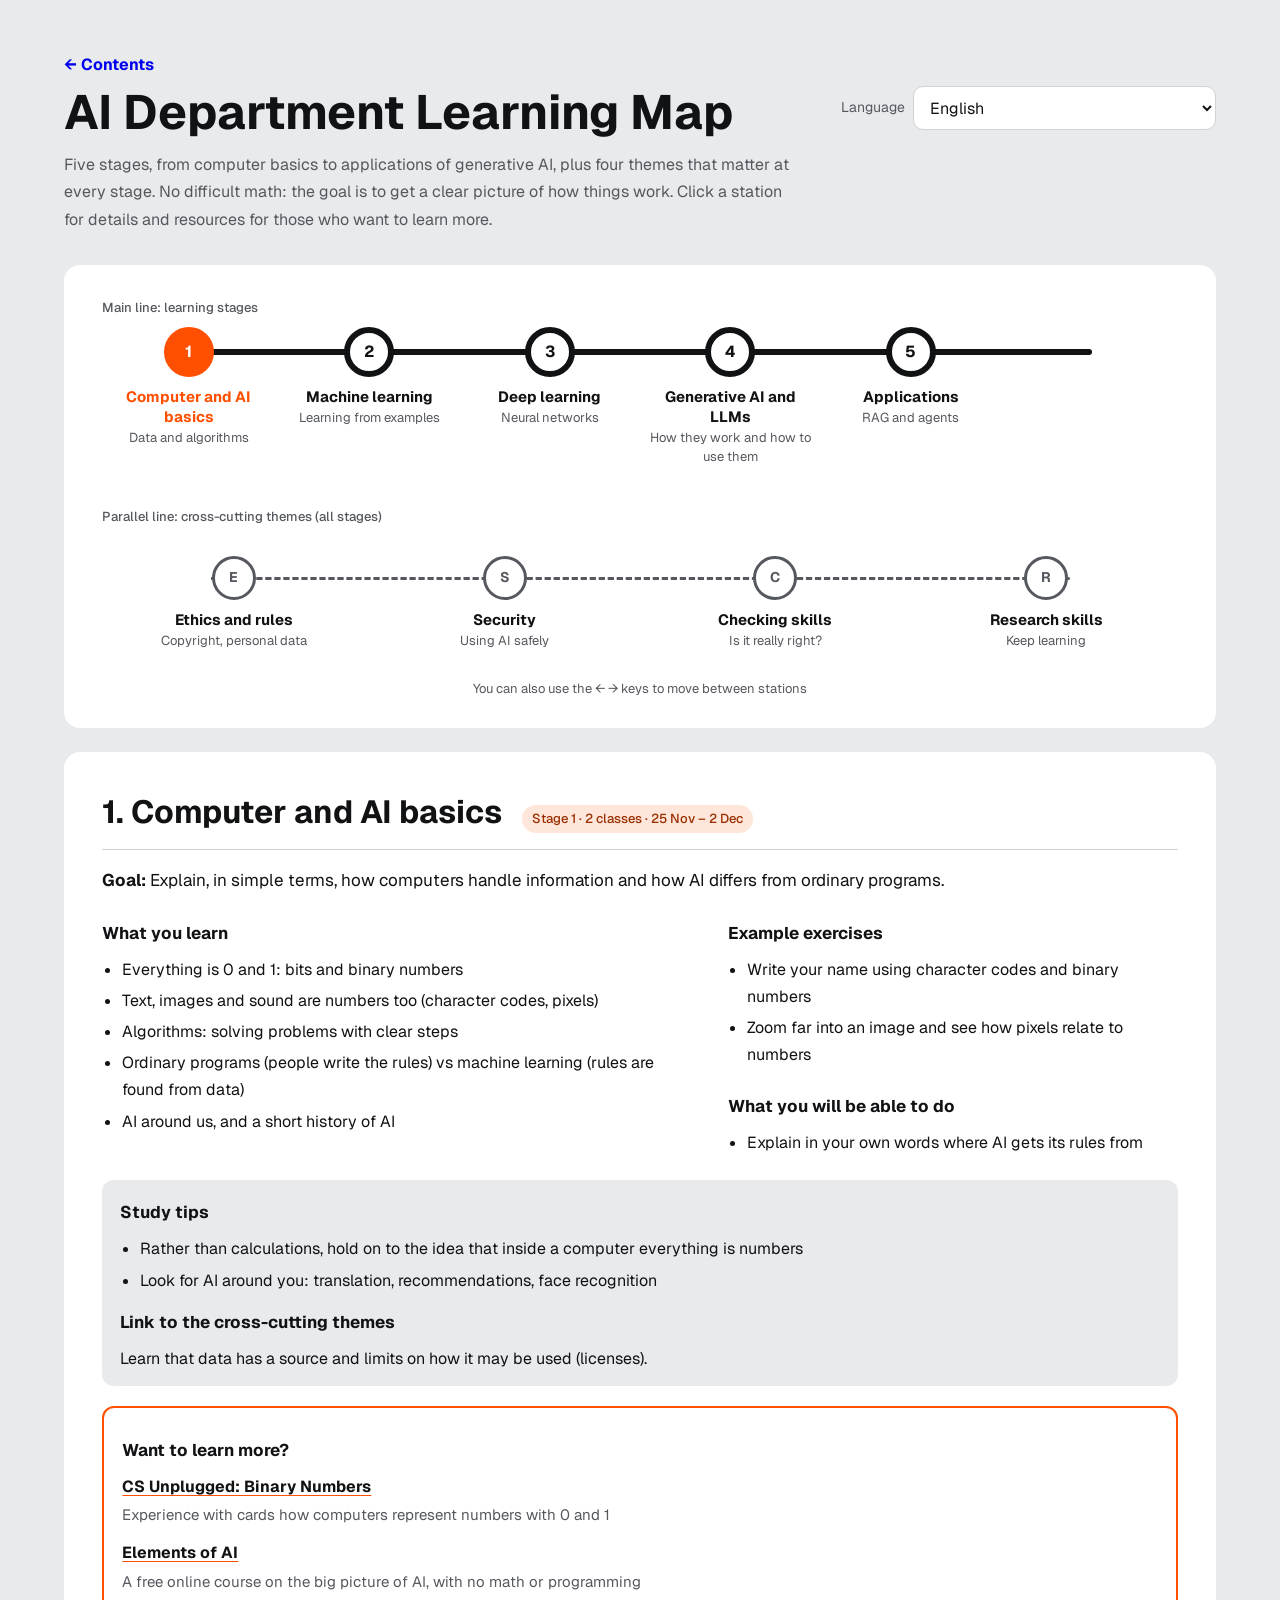
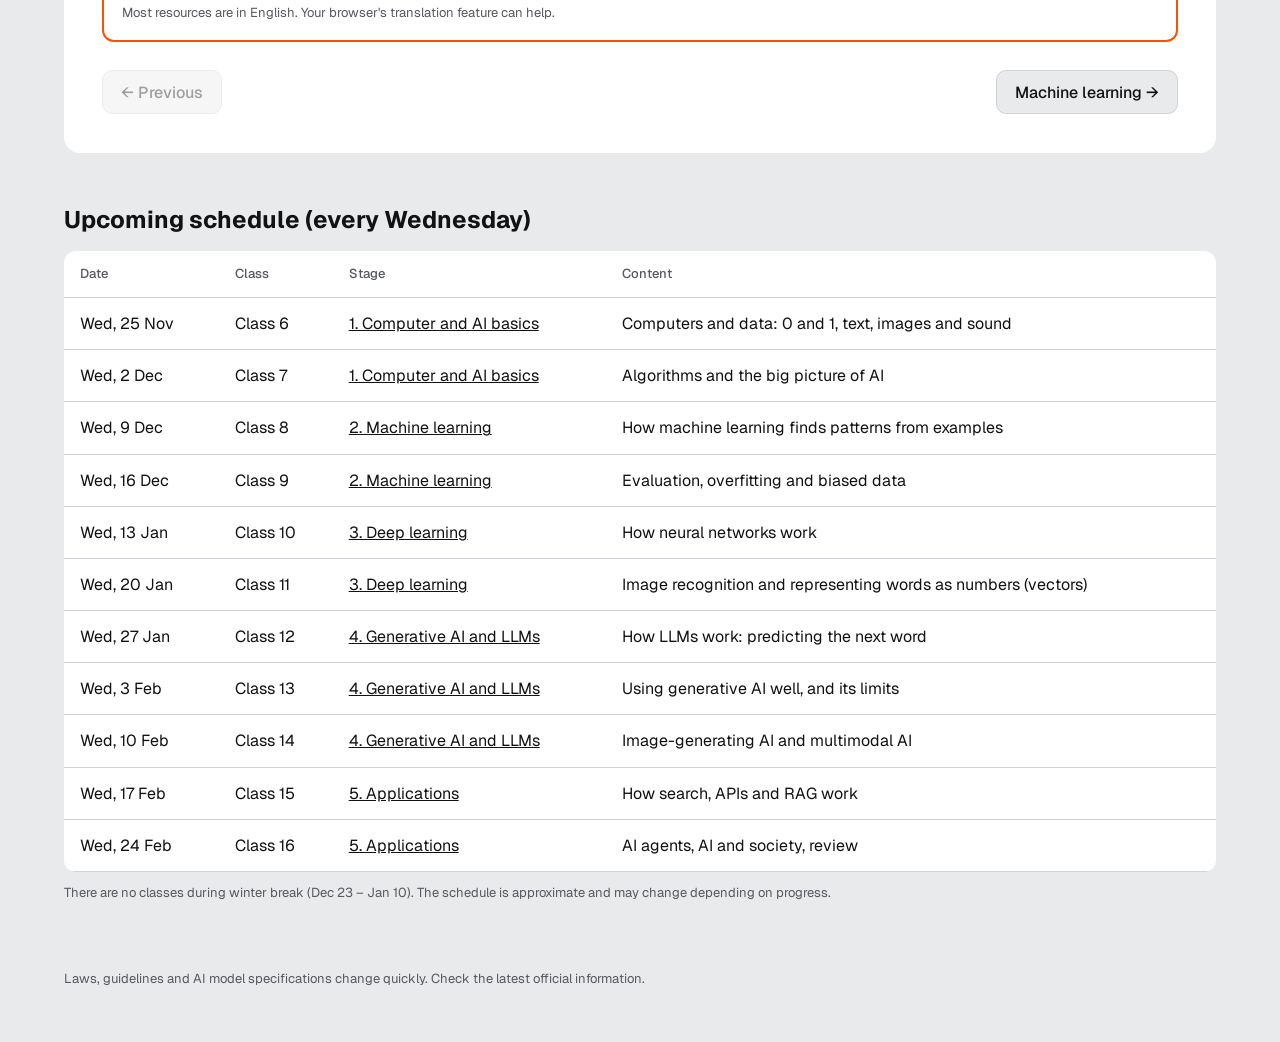
==== commit 044a7828: "学習マップとサイトの言語をそろえ、目次へ戻るリンクを追加 - map.html: ?lang= とサイトの言語設定を読み、目次へ戻るリンクを表示 - index.html: 学習マップへのリンクに選択" ====
--- a/map.html
+++ b/map.html
@@ -87,6 +87,7 @@
 <body>
 <header class="band">
  <div class="wrap">
+  <p style="margin:0 0 8px"><a id="backlink" href="index.html" style="font-weight:700;text-decoration:none">← <span id="t-toc"></span></a></p>
   <div class="top">
    <h1 id="t-title">AI学科 学習マップ</h1>
    <label class="langsel"><span id="t-lang">言語</span><select id="lang"></select></label>
@@ -133,8 +134,8 @@
 const sel=document.getElementById("lang");
 sel.innerHTML=LANGS.map(l=>`<option value="${l[0]}">${esc(l[1])}</option>`).join("");
 const panel=document.getElementById("panel");
-const store={get(){try{return localStorage.getItem("aimap-lang")}catch(e){return null}},set(v){try{localStorage.setItem("aimap-lang",v)}catch(e){}}};
-function detect(){const s=store.get();if(s&&CODES.includes(s))return s;const nav=(navigator.languages||[navigator.language||"ja"]).map(x=>String(x).slice(0,2).toLowerCase());return nav.find(c=>CODES.includes(c))||"ja"}
+const store={get(){try{return localStorage.getItem("aimap-lang")}catch(e){return null}},set(v){try{localStorage.setItem("aimap-lang",v);localStorage.setItem("ai-class-lang",v)}catch(e){}}};
+function detect(){const q=new URLSearchParams(location.search).get("lang");if(q&&CODES.includes(q))return q;let t=null;try{t=localStorage.getItem("ai-class-lang")}catch(e){}if(t&&CODES.includes(t))return t;const s=store.get();if(s&&CODES.includes(s))return s;const nav=(navigator.languages||[navigator.language||"ja"]).map(x=>String(x).slice(0,2).toLowerCase());return nav.find(c=>CODES.includes(c))||"ja"}
 async function load(c){if(!DATA[c])throw new Error(c);return DATA[c]}
 const li=a=>a.map(x=>`<li>${rb(x)}</li>`).join("");
 function renderStatic(){
@@ -172,7 +173,7 @@
 const fromHash=()=>{if(D)show((location.hash||"#step-1").slice(1))};
 async function setLang(c){
  try{D=await load(c);lang=c}catch(e){if(c!=="ja"){return setLang("ja")}panel.textContent="Could not load the language file.";return}
- sel.value=lang;store.set(lang);renderStatic();show(ALL[cur]?ALL[cur].id:(location.hash||"#step-1").slice(1));
+ sel.value=lang;store.set(lang);renderStatic();document.getElementById("t-toc").textContent=({"ja": "目次", "easy": "もくじ", "en": "Contents", "ne": "विषयसूची", "fr": "Sommaire", "my": "မာတိကာ", "bn": "সূচিপত্র", "si": "පටුන", "id": "Daftar isi", "vi": "Mục lục", "zh": "目录"})[lang]||"";document.getElementById("backlink").href="index.html?lang="+lang;show(ALL[cur]?ALL[cur].id:(location.hash||"#step-1").slice(1));
 }
 sel.addEventListener("change",()=>setLang(sel.value));
 document.addEventListener("keydown",e=>{if(e.target.closest("input,textarea,select"))return;if(e.key==="ArrowRight"){go(cur+1,true)}else if(e.key==="ArrowLeft"){go(cur-1,true)}});
